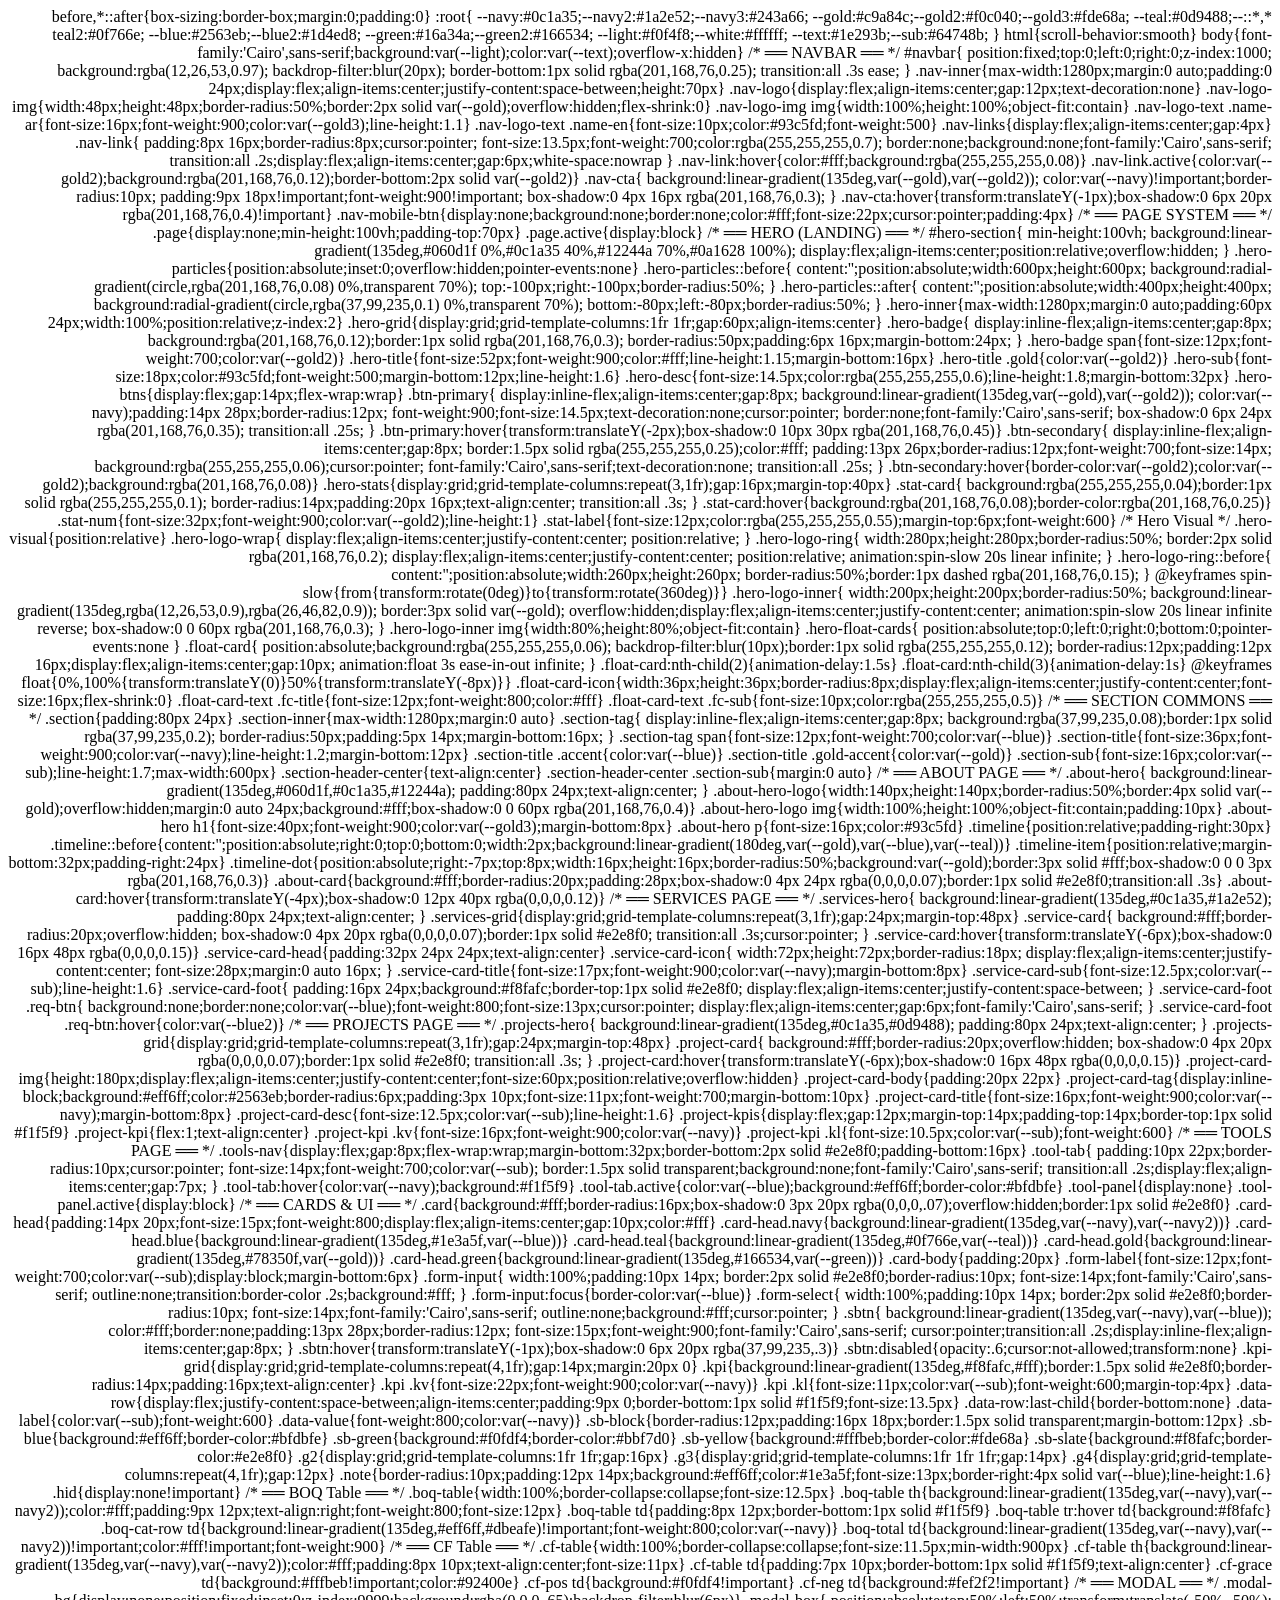
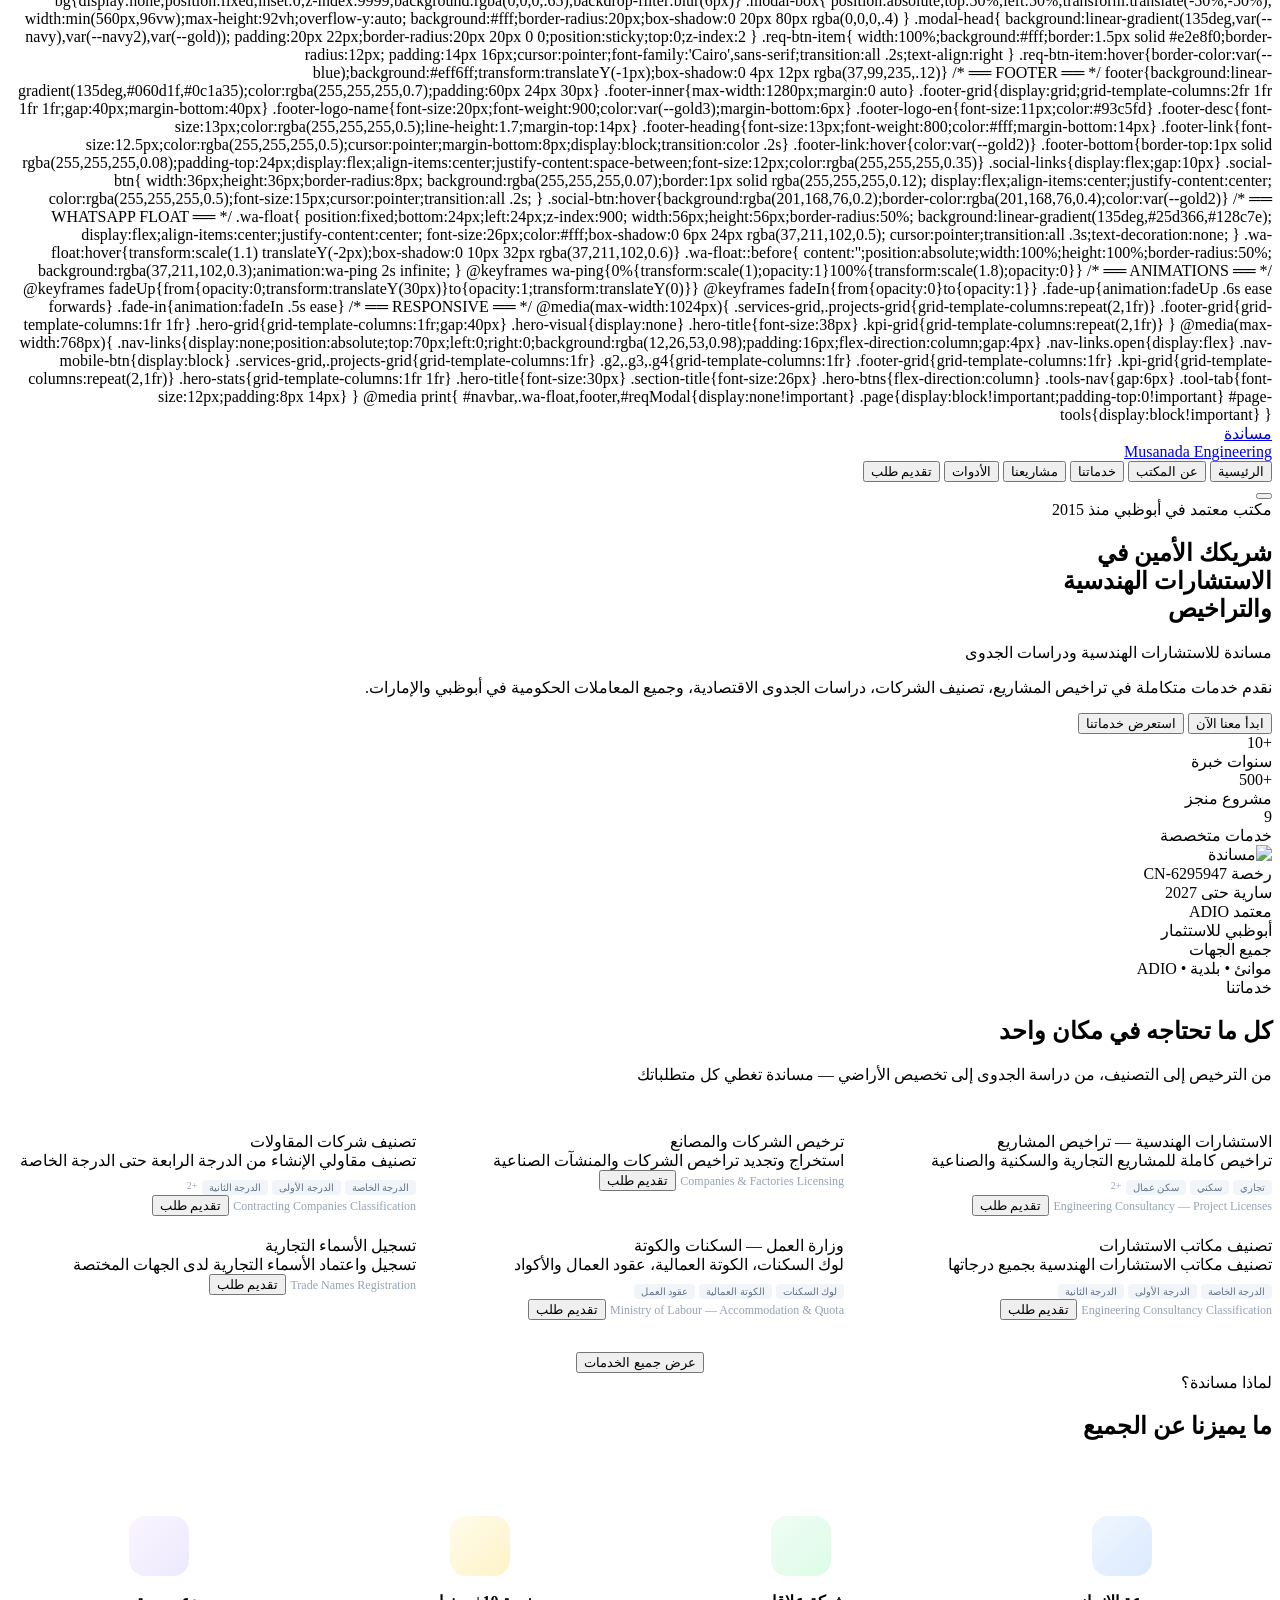
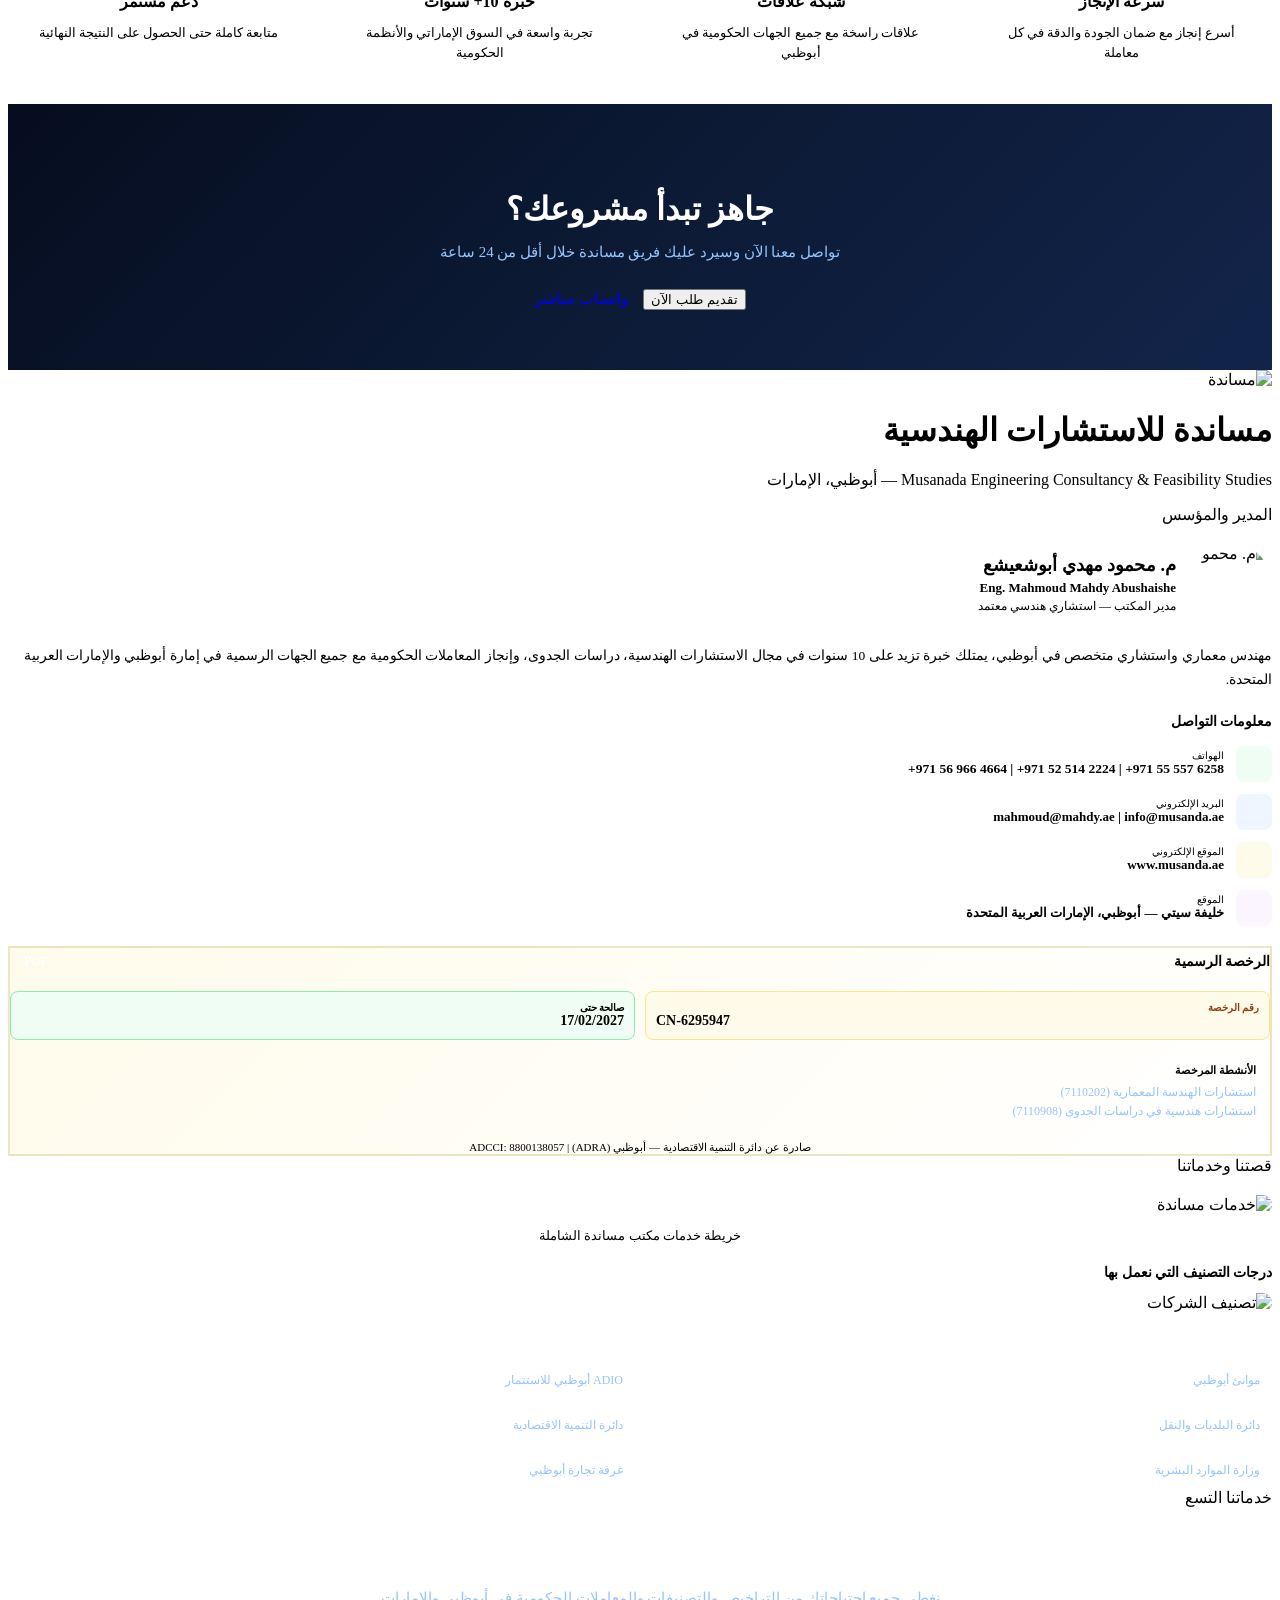
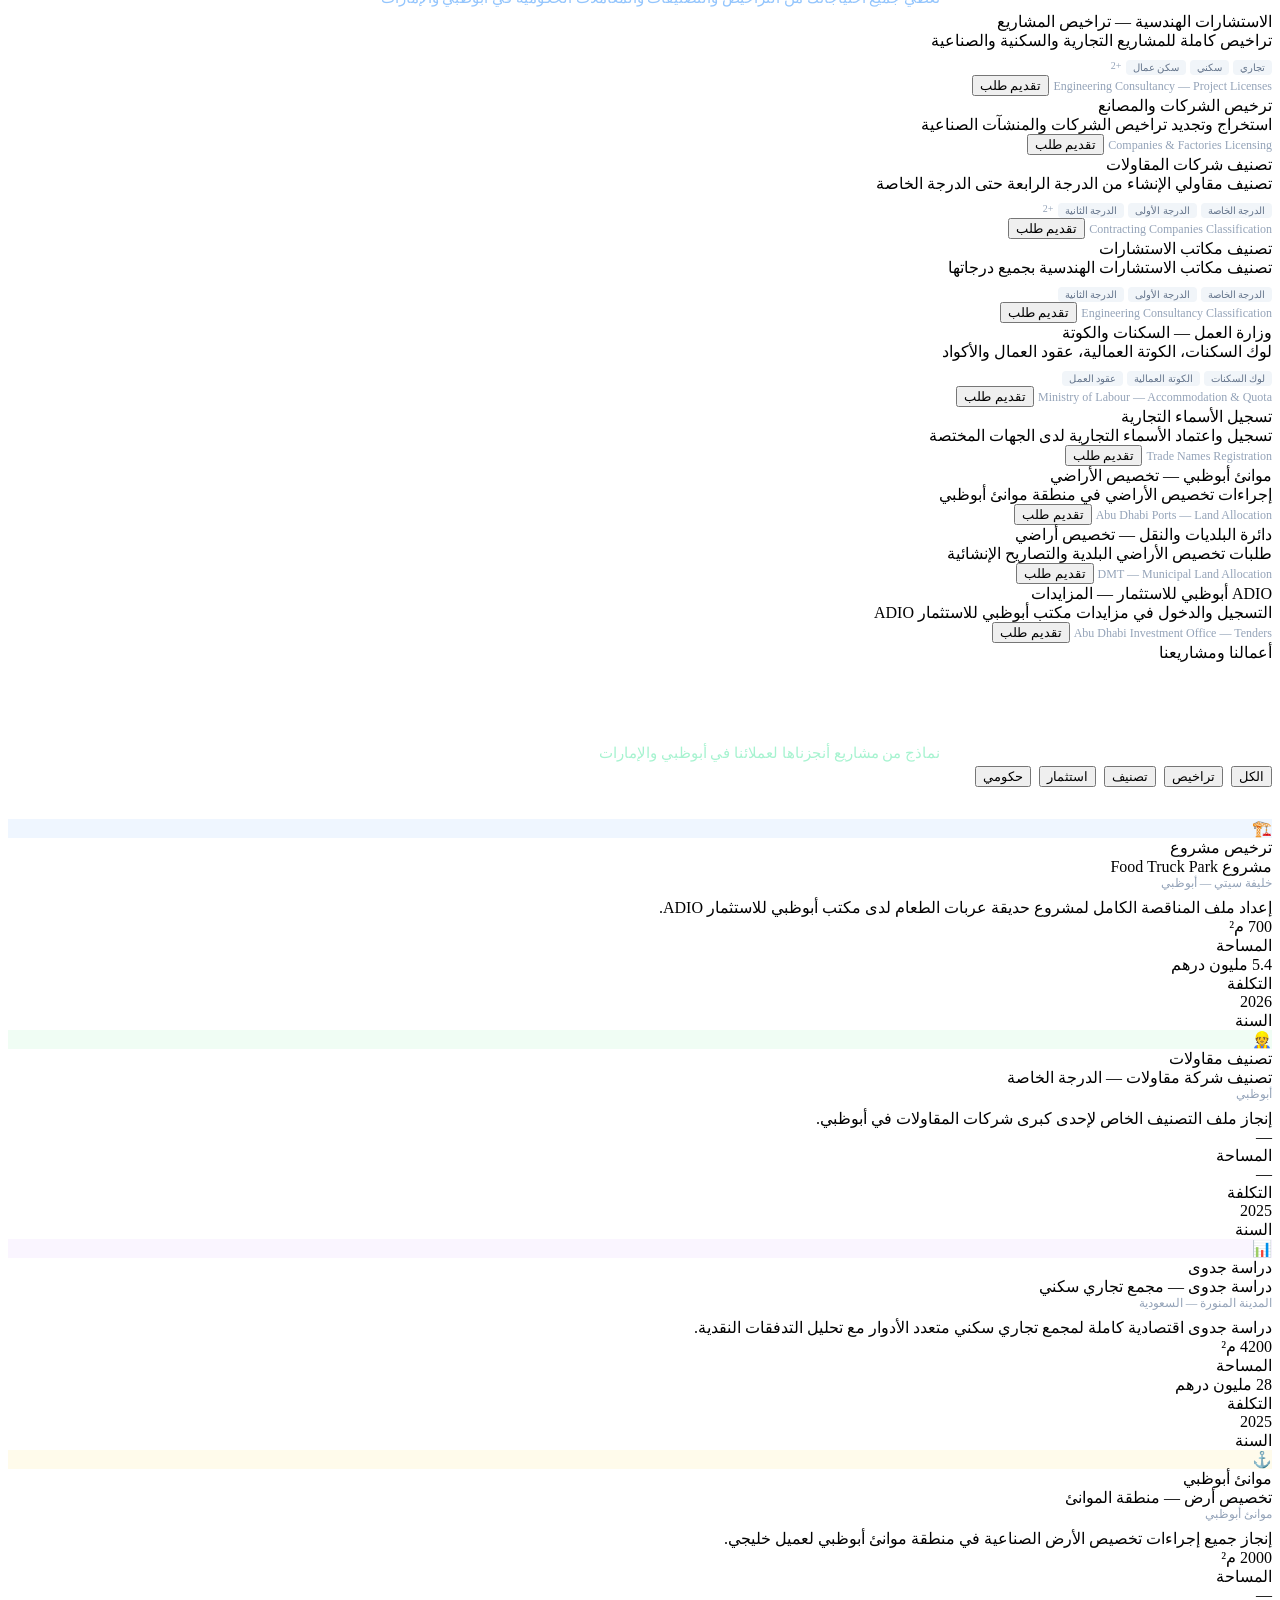
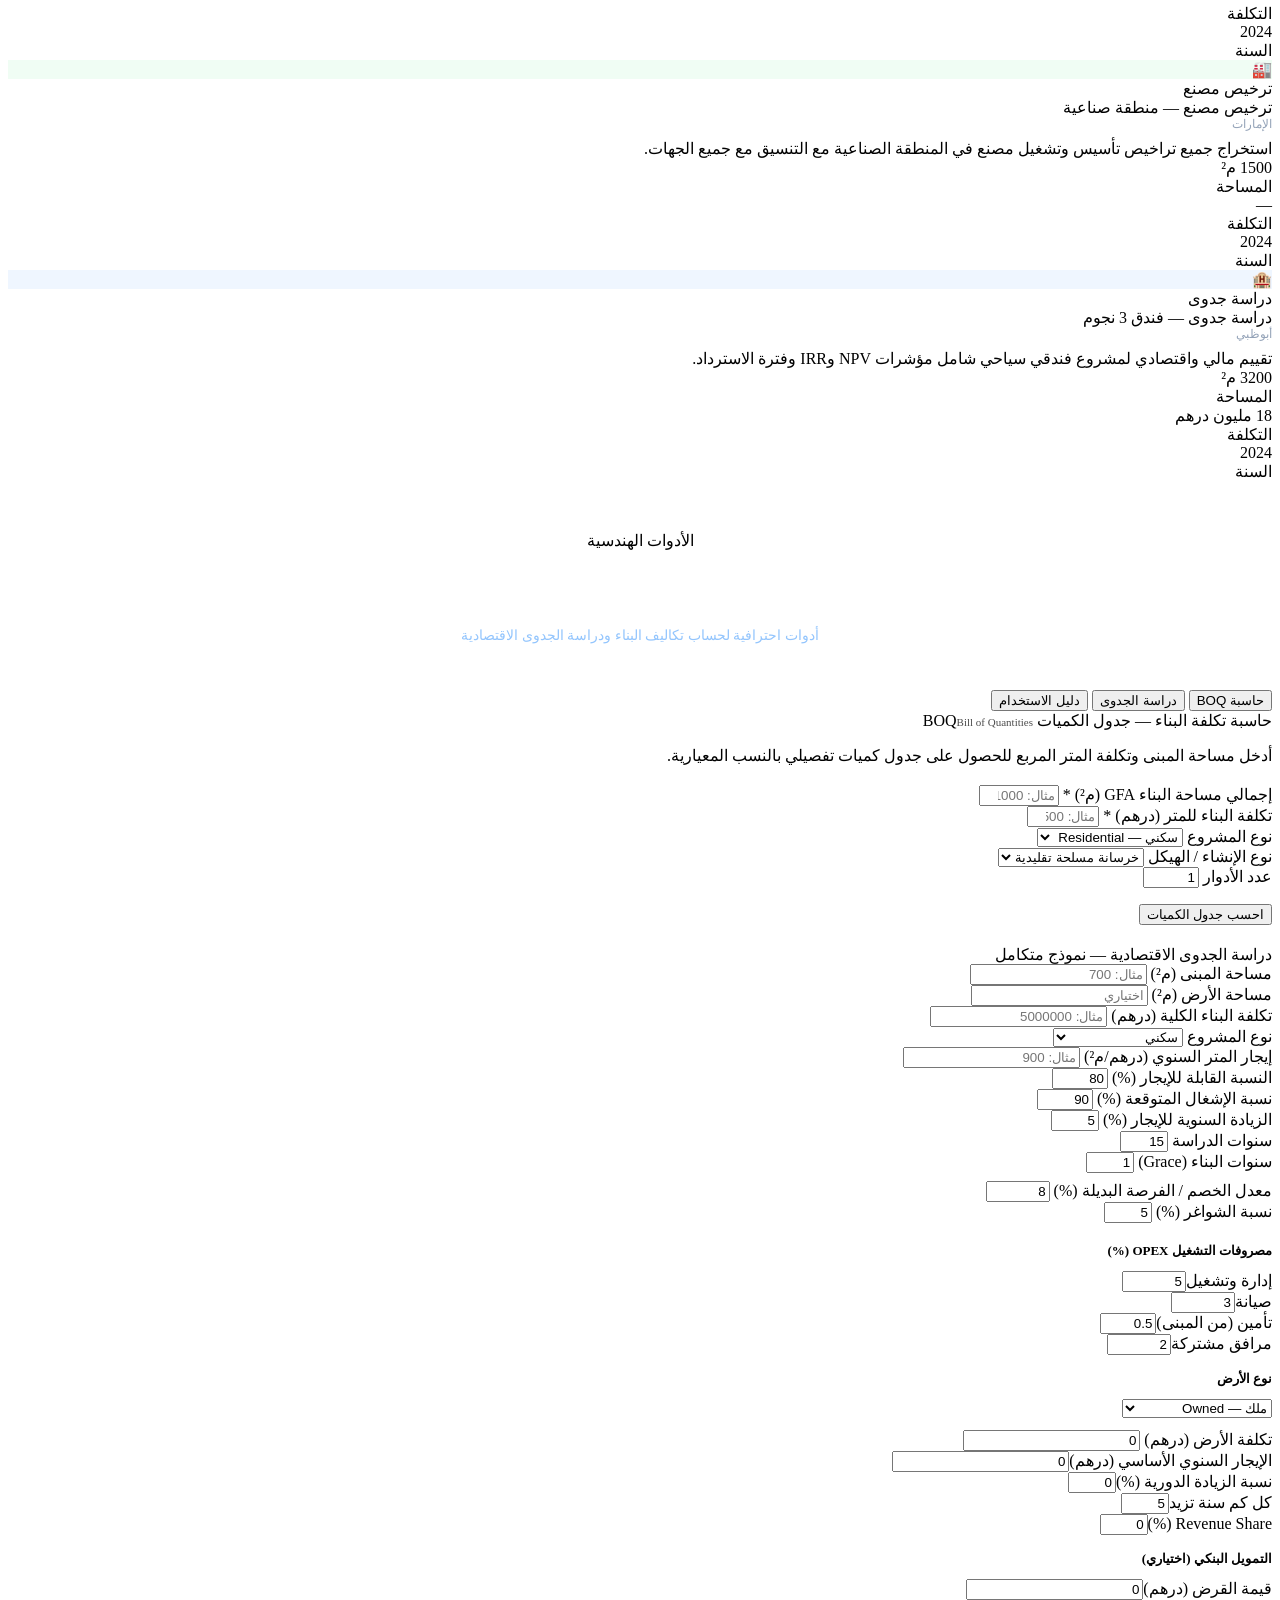
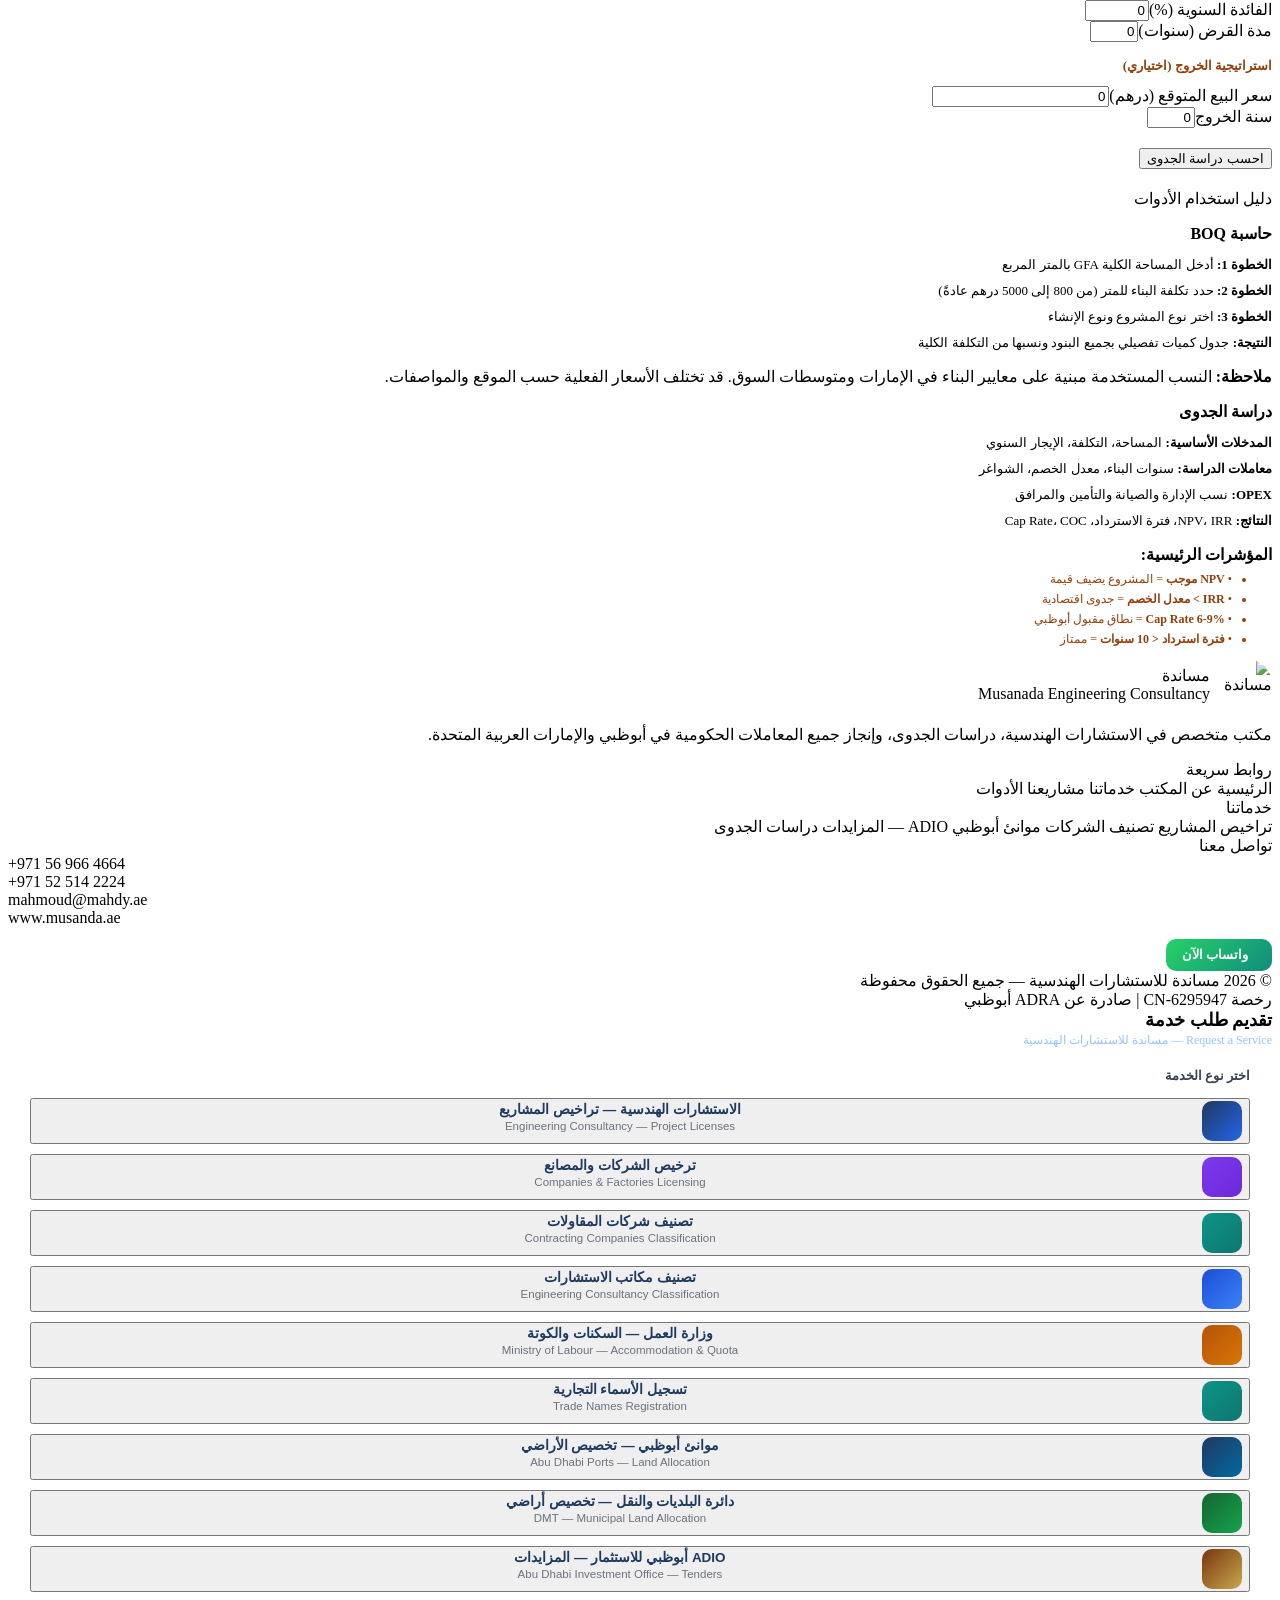
==== frontend/public/index.html @ 1d581090 "feat: Musanada Platform v2.0 - Initial commit" ====
<!DOCTYPE html>
<html lang="ar" dir="rtl">
<head>
<meta charset="UTF-8">
<meta name="viewport" content="width=device-width,initial-scale=1,maximum-scale=1">
<meta name="theme-color" content="#0c1a35">
<meta name="description" content="مساندة للاستشارات الهندسية ودراسات الجدوى — أبوظبي">
<title>مساندة | Musanada Engineering Consultancy</title>
<link rel="icon" type="image/svg+xml" href="/static/favicon.svg">
<link rel="shortcut icon" href="/static/favicon.svg">
<script>
// إلغاء تسجيل أي Service Workers قديمة
if('serviceWorker' in navigator){
  navigator.serviceWorker.getRegistrations().then(regs=>{
    regs.forEach(r=>r.unregister())
  })
  // مسح الـ caches القديمة
  if('caches' in window){
    caches.keys().then(keys=>keys.forEach(k=>caches.delete(k)))
  }
}
</script>
<link href="/static/fonts/cairo.css" rel="stylesheet">
<link href="/static/fa.local.css" rel="stylesheet">
<link href="/static/tailwind.min.css" rel="stylesheet">
<script src="/static/chart.min.js"></script>
<style>
/* Loading screen */
#app-loader{position:fixed;inset:0;z-index:99999;background:#0c1a35;display:flex;flex-direction:column;align-items:center;justify-content:center;transition:opacity .5s}
#app-loader.done{opacity:0;pointer-events:none}
#app-loader .ld-logo{width:80px;height:80px;border-radius:50%;background:linear-gradient(135deg,#c9a84c,#f0c040);display:flex;align-items:center;justify-content:center;font-size:36px;font-weight:900;color:#0c1a35;font-family:Cairo,sans-serif;margin-bottom:20px;animation:pulse 1.5s infinite}
#app-loader .ld-bar{width:200px;height:4px;background:rgba(255,255,255,.15);border-radius:2px;overflow:hidden}
#app-loader .ld-fill{height:100%;background:linear-gradient(90deg,#c9a84c,#f0c040);border-radius:2px;animation:loading 1.8s ease-in-out}
#app-loader p{color:rgba(255,255,255,.7);font-family:Cairo,sans-serif;font-size:14px;margin-top:16px}
@keyframes pulse{0%,100%{transform:scale(1)}50%{transform:scale(1.05)}}
@keyframes loading{0%{width:0%}60%{width:80%}100%{width:100%}}
</style>
*,*::before,*::after{box-sizing:border-box;margin:0;padding:0}
:root{
  --navy:#0c1a35;--navy2:#1a2e52;--navy3:#243a66;
  --gold:#c9a84c;--gold2:#f0c040;--gold3:#fde68a;
  --teal:#0d9488;--teal2:#0f766e;
  --blue:#2563eb;--blue2:#1d4ed8;
  --green:#16a34a;--green2:#166534;
  --light:#f0f4f8;--white:#ffffff;
  --text:#1e293b;--sub:#64748b;
}
html{scroll-behavior:smooth}
body{font-family:'Cairo',sans-serif;background:var(--light);color:var(--text);overflow-x:hidden}

/* ══ NAVBAR ══ */
#navbar{
  position:fixed;top:0;left:0;right:0;z-index:1000;
  background:rgba(12,26,53,0.97);
  backdrop-filter:blur(20px);
  border-bottom:1px solid rgba(201,168,76,0.25);
  transition:all .3s ease;
}
.nav-inner{max-width:1280px;margin:0 auto;padding:0 24px;display:flex;align-items:center;justify-content:space-between;height:70px}
.nav-logo{display:flex;align-items:center;gap:12px;text-decoration:none}
.nav-logo-img{width:48px;height:48px;border-radius:50%;border:2px solid var(--gold);overflow:hidden;flex-shrink:0}
.nav-logo-img img{width:100%;height:100%;object-fit:contain}
.nav-logo-text .name-ar{font-size:16px;font-weight:900;color:var(--gold3);line-height:1.1}
.nav-logo-text .name-en{font-size:10px;color:#93c5fd;font-weight:500}
.nav-links{display:flex;align-items:center;gap:4px}
.nav-link{
  padding:8px 16px;border-radius:8px;cursor:pointer;
  font-size:13.5px;font-weight:700;color:rgba(255,255,255,0.7);
  border:none;background:none;font-family:'Cairo',sans-serif;
  transition:all .2s;display:flex;align-items:center;gap:6px;white-space:nowrap
}
.nav-link:hover{color:#fff;background:rgba(255,255,255,0.08)}
.nav-link.active{color:var(--gold2);background:rgba(201,168,76,0.12);border-bottom:2px solid var(--gold2)}
.nav-cta{
  background:linear-gradient(135deg,var(--gold),var(--gold2));
  color:var(--navy)!important;border-radius:10px;
  padding:9px 18px!important;font-weight:900!important;
  box-shadow:0 4px 16px rgba(201,168,76,0.3);
}
.nav-cta:hover{transform:translateY(-1px);box-shadow:0 6px 20px rgba(201,168,76,0.4)!important}
.nav-mobile-btn{display:none;background:none;border:none;color:#fff;font-size:22px;cursor:pointer;padding:4px}

/* ══ PAGE SYSTEM ══ */
.page{display:none;min-height:100vh;padding-top:70px}
.page.active{display:block}

/* ══ HERO (LANDING) ══ */
#hero-section{
  min-height:100vh;
  background:linear-gradient(135deg,#060d1f 0%,#0c1a35 40%,#12244a 70%,#0a1628 100%);
  display:flex;align-items:center;position:relative;overflow:hidden;
}
.hero-particles{position:absolute;inset:0;overflow:hidden;pointer-events:none}
.hero-particles::before{
  content:'';position:absolute;width:600px;height:600px;
  background:radial-gradient(circle,rgba(201,168,76,0.08) 0%,transparent 70%);
  top:-100px;right:-100px;border-radius:50%;
}
.hero-particles::after{
  content:'';position:absolute;width:400px;height:400px;
  background:radial-gradient(circle,rgba(37,99,235,0.1) 0%,transparent 70%);
  bottom:-80px;left:-80px;border-radius:50%;
}
.hero-inner{max-width:1280px;margin:0 auto;padding:60px 24px;width:100%;position:relative;z-index:2}
.hero-grid{display:grid;grid-template-columns:1fr 1fr;gap:60px;align-items:center}
.hero-badge{
  display:inline-flex;align-items:center;gap:8px;
  background:rgba(201,168,76,0.12);border:1px solid rgba(201,168,76,0.3);
  border-radius:50px;padding:6px 16px;margin-bottom:24px;
}
.hero-badge span{font-size:12px;font-weight:700;color:var(--gold2)}
.hero-title{font-size:52px;font-weight:900;color:#fff;line-height:1.15;margin-bottom:16px}
.hero-title .gold{color:var(--gold2)}
.hero-sub{font-size:18px;color:#93c5fd;font-weight:500;margin-bottom:12px;line-height:1.6}
.hero-desc{font-size:14.5px;color:rgba(255,255,255,0.6);line-height:1.8;margin-bottom:32px}
.hero-btns{display:flex;gap:14px;flex-wrap:wrap}
.btn-primary{
  display:inline-flex;align-items:center;gap:8px;
  background:linear-gradient(135deg,var(--gold),var(--gold2));
  color:var(--navy);padding:14px 28px;border-radius:12px;
  font-weight:900;font-size:14.5px;text-decoration:none;cursor:pointer;
  border:none;font-family:'Cairo',sans-serif;
  box-shadow:0 6px 24px rgba(201,168,76,0.35);
  transition:all .25s;
}
.btn-primary:hover{transform:translateY(-2px);box-shadow:0 10px 30px rgba(201,168,76,0.45)}
.btn-secondary{
  display:inline-flex;align-items:center;gap:8px;
  border:1.5px solid rgba(255,255,255,0.25);color:#fff;
  padding:13px 26px;border-radius:12px;font-weight:700;font-size:14px;
  background:rgba(255,255,255,0.06);cursor:pointer;
  font-family:'Cairo',sans-serif;text-decoration:none;
  transition:all .25s;
}
.btn-secondary:hover{border-color:var(--gold2);color:var(--gold2);background:rgba(201,168,76,0.08)}
.hero-stats{display:grid;grid-template-columns:repeat(3,1fr);gap:16px;margin-top:40px}
.stat-card{
  background:rgba(255,255,255,0.04);border:1px solid rgba(255,255,255,0.1);
  border-radius:14px;padding:20px 16px;text-align:center;
  transition:all .3s;
}
.stat-card:hover{background:rgba(201,168,76,0.08);border-color:rgba(201,168,76,0.25)}
.stat-num{font-size:32px;font-weight:900;color:var(--gold2);line-height:1}
.stat-label{font-size:12px;color:rgba(255,255,255,0.55);margin-top:6px;font-weight:600}
/* Hero Visual */
.hero-visual{position:relative}
.hero-logo-wrap{
  display:flex;align-items:center;justify-content:center;
  position:relative;
}
.hero-logo-ring{
  width:280px;height:280px;border-radius:50%;
  border:2px solid rgba(201,168,76,0.2);
  display:flex;align-items:center;justify-content:center;
  position:relative;
  animation:spin-slow 20s linear infinite;
}
.hero-logo-ring::before{
  content:'';position:absolute;width:260px;height:260px;
  border-radius:50%;border:1px dashed rgba(201,168,76,0.15);
}
@keyframes spin-slow{from{transform:rotate(0deg)}to{transform:rotate(360deg)}}
.hero-logo-inner{
  width:200px;height:200px;border-radius:50%;
  background:linear-gradient(135deg,rgba(12,26,53,0.9),rgba(26,46,82,0.9));
  border:3px solid var(--gold);
  overflow:hidden;display:flex;align-items:center;justify-content:center;
  animation:spin-slow 20s linear infinite reverse;
  box-shadow:0 0 60px rgba(201,168,76,0.3);
}
.hero-logo-inner img{width:80%;height:80%;object-fit:contain}
.hero-float-cards{
  position:absolute;top:0;left:0;right:0;bottom:0;pointer-events:none
}
.float-card{
  position:absolute;background:rgba(255,255,255,0.06);
  backdrop-filter:blur(10px);border:1px solid rgba(255,255,255,0.12);
  border-radius:12px;padding:12px 16px;display:flex;align-items:center;gap:10px;
  animation:float 3s ease-in-out infinite;
}
.float-card:nth-child(2){animation-delay:1.5s}
.float-card:nth-child(3){animation-delay:1s}
@keyframes float{0%,100%{transform:translateY(0)}50%{transform:translateY(-8px)}}
.float-card-icon{width:36px;height:36px;border-radius:8px;display:flex;align-items:center;justify-content:center;font-size:16px;flex-shrink:0}
.float-card-text .fc-title{font-size:12px;font-weight:800;color:#fff}
.float-card-text .fc-sub{font-size:10px;color:rgba(255,255,255,0.5)}

/* ══ SECTION COMMONS ══ */
.section{padding:80px 24px}
.section-inner{max-width:1280px;margin:0 auto}
.section-tag{
  display:inline-flex;align-items:center;gap:8px;
  background:rgba(37,99,235,0.08);border:1px solid rgba(37,99,235,0.2);
  border-radius:50px;padding:5px 14px;margin-bottom:16px;
}
.section-tag span{font-size:12px;font-weight:700;color:var(--blue)}
.section-title{font-size:36px;font-weight:900;color:var(--navy);line-height:1.2;margin-bottom:12px}
.section-title .accent{color:var(--blue)}
.section-title .gold-accent{color:var(--gold)}
.section-sub{font-size:16px;color:var(--sub);line-height:1.7;max-width:600px}
.section-header-center{text-align:center}
.section-header-center .section-sub{margin:0 auto}

/* ══ ABOUT PAGE ══ */
.about-hero{
  background:linear-gradient(135deg,#060d1f,#0c1a35,#12244a);
  padding:80px 24px;text-align:center;
}
.about-hero-logo{width:140px;height:140px;border-radius:50%;border:4px solid var(--gold);overflow:hidden;margin:0 auto 24px;background:#fff;box-shadow:0 0 60px rgba(201,168,76,0.4)}
.about-hero-logo img{width:100%;height:100%;object-fit:contain;padding:10px}
.about-hero h1{font-size:40px;font-weight:900;color:var(--gold3);margin-bottom:8px}
.about-hero p{font-size:16px;color:#93c5fd}
.timeline{position:relative;padding-right:30px}
.timeline::before{content:'';position:absolute;right:0;top:0;bottom:0;width:2px;background:linear-gradient(180deg,var(--gold),var(--blue),var(--teal))}
.timeline-item{position:relative;margin-bottom:32px;padding-right:24px}
.timeline-dot{position:absolute;right:-7px;top:8px;width:16px;height:16px;border-radius:50%;background:var(--gold);border:3px solid #fff;box-shadow:0 0 0 3px rgba(201,168,76,0.3)}
.about-card{background:#fff;border-radius:20px;padding:28px;box-shadow:0 4px 24px rgba(0,0,0,0.07);border:1px solid #e2e8f0;transition:all .3s}
.about-card:hover{transform:translateY(-4px);box-shadow:0 12px 40px rgba(0,0,0,0.12)}

/* ══ SERVICES PAGE ══ */
.services-hero{
  background:linear-gradient(135deg,#0c1a35,#1a2e52);
  padding:80px 24px;text-align:center;
}
.services-grid{display:grid;grid-template-columns:repeat(3,1fr);gap:24px;margin-top:48px}
.service-card{
  background:#fff;border-radius:20px;overflow:hidden;
  box-shadow:0 4px 20px rgba(0,0,0,0.07);border:1px solid #e2e8f0;
  transition:all .3s;cursor:pointer;
}
.service-card:hover{transform:translateY(-6px);box-shadow:0 16px 48px rgba(0,0,0,0.15)}
.service-card-head{padding:32px 24px 24px;text-align:center}
.service-card-icon{
  width:72px;height:72px;border-radius:18px;
  display:flex;align-items:center;justify-content:center;
  font-size:28px;margin:0 auto 16px;
}
.service-card-title{font-size:17px;font-weight:900;color:var(--navy);margin-bottom:8px}
.service-card-sub{font-size:12.5px;color:var(--sub);line-height:1.6}
.service-card-foot{
  padding:16px 24px;background:#f8fafc;border-top:1px solid #e2e8f0;
  display:flex;align-items:center;justify-content:space-between;
}
.service-card-foot .req-btn{
  background:none;border:none;color:var(--blue);font-weight:800;font-size:13px;cursor:pointer;
  display:flex;align-items:center;gap:6px;font-family:'Cairo',sans-serif;
}
.service-card-foot .req-btn:hover{color:var(--blue2)}

/* ══ PROJECTS PAGE ══ */
.projects-hero{
  background:linear-gradient(135deg,#0c1a35,#0d9488);
  padding:80px 24px;text-align:center;
}
.projects-grid{display:grid;grid-template-columns:repeat(3,1fr);gap:24px;margin-top:48px}
.project-card{
  background:#fff;border-radius:20px;overflow:hidden;
  box-shadow:0 4px 20px rgba(0,0,0,0.07);border:1px solid #e2e8f0;
  transition:all .3s;
}
.project-card:hover{transform:translateY(-6px);box-shadow:0 16px 48px rgba(0,0,0,0.15)}
.project-card-img{height:180px;display:flex;align-items:center;justify-content:center;font-size:60px;position:relative;overflow:hidden}
.project-card-body{padding:20px 22px}
.project-card-tag{display:inline-block;background:#eff6ff;color:#2563eb;border-radius:6px;padding:3px 10px;font-size:11px;font-weight:700;margin-bottom:10px}
.project-card-title{font-size:16px;font-weight:900;color:var(--navy);margin-bottom:8px}
.project-card-desc{font-size:12.5px;color:var(--sub);line-height:1.6}
.project-kpis{display:flex;gap:12px;margin-top:14px;padding-top:14px;border-top:1px solid #f1f5f9}
.project-kpi{flex:1;text-align:center}
.project-kpi .kv{font-size:16px;font-weight:900;color:var(--navy)}
.project-kpi .kl{font-size:10.5px;color:var(--sub);font-weight:600}

/* ══ TOOLS PAGE ══ */
.tools-nav{display:flex;gap:8px;flex-wrap:wrap;margin-bottom:32px;border-bottom:2px solid #e2e8f0;padding-bottom:16px}
.tool-tab{
  padding:10px 22px;border-radius:10px;cursor:pointer;
  font-size:14px;font-weight:700;color:var(--sub);
  border:1.5px solid transparent;background:none;font-family:'Cairo',sans-serif;
  transition:all .2s;display:flex;align-items:center;gap:7px;
}
.tool-tab:hover{color:var(--navy);background:#f1f5f9}
.tool-tab.active{color:var(--blue);background:#eff6ff;border-color:#bfdbfe}
.tool-panel{display:none}
.tool-panel.active{display:block}

/* ══ CARDS & UI ══ */
.card{background:#fff;border-radius:16px;box-shadow:0 3px 20px rgba(0,0,0,.07);overflow:hidden;border:1px solid #e2e8f0}
.card-head{padding:14px 20px;font-size:15px;font-weight:800;display:flex;align-items:center;gap:10px;color:#fff}
.card-head.navy{background:linear-gradient(135deg,var(--navy),var(--navy2))}
.card-head.blue{background:linear-gradient(135deg,#1e3a5f,var(--blue))}
.card-head.teal{background:linear-gradient(135deg,#0f766e,var(--teal))}
.card-head.gold{background:linear-gradient(135deg,#78350f,var(--gold))}
.card-head.green{background:linear-gradient(135deg,#166534,var(--green))}
.card-body{padding:20px}
.form-label{font-size:12px;font-weight:700;color:var(--sub);display:block;margin-bottom:6px}
.form-input{
  width:100%;padding:10px 14px;
  border:2px solid #e2e8f0;border-radius:10px;
  font-size:14px;font-family:'Cairo',sans-serif;
  outline:none;transition:border-color .2s;background:#fff;
}
.form-input:focus{border-color:var(--blue)}
.form-select{
  width:100%;padding:10px 14px;
  border:2px solid #e2e8f0;border-radius:10px;
  font-size:14px;font-family:'Cairo',sans-serif;
  outline:none;background:#fff;cursor:pointer;
}
.sbtn{
  background:linear-gradient(135deg,var(--navy),var(--blue));
  color:#fff;border:none;padding:13px 28px;border-radius:12px;
  font-size:15px;font-weight:900;font-family:'Cairo',sans-serif;
  cursor:pointer;transition:all .2s;display:inline-flex;align-items:center;gap:8px;
}
.sbtn:hover{transform:translateY(-1px);box-shadow:0 6px 20px rgba(37,99,235,.3)}
.sbtn:disabled{opacity:.6;cursor:not-allowed;transform:none}
.kpi-grid{display:grid;grid-template-columns:repeat(4,1fr);gap:14px;margin:20px 0}
.kpi{background:linear-gradient(135deg,#f8fafc,#fff);border:1.5px solid #e2e8f0;border-radius:14px;padding:16px;text-align:center}
.kpi .kv{font-size:22px;font-weight:900;color:var(--navy)}
.kpi .kl{font-size:11px;color:var(--sub);font-weight:600;margin-top:4px}
.data-row{display:flex;justify-content:space-between;align-items:center;padding:9px 0;border-bottom:1px solid #f1f5f9;font-size:13.5px}
.data-row:last-child{border-bottom:none}
.data-label{color:var(--sub);font-weight:600}
.data-value{font-weight:800;color:var(--navy)}
.sb-block{border-radius:12px;padding:16px 18px;border:1.5px solid transparent;margin-bottom:12px}
.sb-blue{background:#eff6ff;border-color:#bfdbfe}
.sb-green{background:#f0fdf4;border-color:#bbf7d0}
.sb-yellow{background:#fffbeb;border-color:#fde68a}
.sb-slate{background:#f8fafc;border-color:#e2e8f0}
.g2{display:grid;grid-template-columns:1fr 1fr;gap:16px}
.g3{display:grid;grid-template-columns:1fr 1fr 1fr;gap:14px}
.g4{display:grid;grid-template-columns:repeat(4,1fr);gap:12px}
.note{border-radius:10px;padding:12px 14px;background:#eff6ff;color:#1e3a5f;font-size:13px;border-right:4px solid var(--blue);line-height:1.6}
.hid{display:none!important}

/* ══ BOQ Table ══ */
.boq-table{width:100%;border-collapse:collapse;font-size:12.5px}
.boq-table th{background:linear-gradient(135deg,var(--navy),var(--navy2));color:#fff;padding:9px 12px;text-align:right;font-weight:800;font-size:12px}
.boq-table td{padding:8px 12px;border-bottom:1px solid #f1f5f9}
.boq-table tr:hover td{background:#f8fafc}
.boq-cat-row td{background:linear-gradient(135deg,#eff6ff,#dbeafe)!important;font-weight:800;color:var(--navy)}
.boq-total td{background:linear-gradient(135deg,var(--navy),var(--navy2))!important;color:#fff!important;font-weight:900}

/* ══ CF Table ══ */
.cf-table{width:100%;border-collapse:collapse;font-size:11.5px;min-width:900px}
.cf-table th{background:linear-gradient(135deg,var(--navy),var(--navy2));color:#fff;padding:8px 10px;text-align:center;font-size:11px}
.cf-table td{padding:7px 10px;border-bottom:1px solid #f1f5f9;text-align:center}
.cf-grace td{background:#fffbeb!important;color:#92400e}
.cf-pos td{background:#f0fdf4!important}
.cf-neg td{background:#fef2f2!important}

/* ══ MODAL ══ */
.modal-bg{display:none;position:fixed;inset:0;z-index:9999;background:rgba(0,0,0,.65);backdrop-filter:blur(6px)}
.modal-box{
  position:absolute;top:50%;left:50%;transform:translate(-50%,-50%);
  width:min(560px,96vw);max-height:92vh;overflow-y:auto;
  background:#fff;border-radius:20px;box-shadow:0 20px 80px rgba(0,0,0,.4)
}
.modal-head{
  background:linear-gradient(135deg,var(--navy),var(--navy2),var(--gold));
  padding:20px 22px;border-radius:20px 20px 0 0;position:sticky;top:0;z-index:2
}
.req-btn-item{
  width:100%;background:#fff;border:1.5px solid #e2e8f0;border-radius:12px;
  padding:14px 16px;cursor:pointer;font-family:'Cairo',sans-serif;transition:all .2s;text-align:right
}
.req-btn-item:hover{border-color:var(--blue);background:#eff6ff;transform:translateY(-1px);box-shadow:0 4px 12px rgba(37,99,235,.12)}

/* ══ FOOTER ══ */
footer{background:linear-gradient(135deg,#060d1f,#0c1a35);color:rgba(255,255,255,0.7);padding:60px 24px 30px}
.footer-inner{max-width:1280px;margin:0 auto}
.footer-grid{display:grid;grid-template-columns:2fr 1fr 1fr 1fr;gap:40px;margin-bottom:40px}
.footer-logo-name{font-size:20px;font-weight:900;color:var(--gold3);margin-bottom:6px}
.footer-logo-en{font-size:11px;color:#93c5fd}
.footer-desc{font-size:13px;color:rgba(255,255,255,0.5);line-height:1.7;margin-top:14px}
.footer-heading{font-size:13px;font-weight:800;color:#fff;margin-bottom:14px}
.footer-link{font-size:12.5px;color:rgba(255,255,255,0.5);cursor:pointer;margin-bottom:8px;display:block;transition:color .2s}
.footer-link:hover{color:var(--gold2)}
.footer-bottom{border-top:1px solid rgba(255,255,255,0.08);padding-top:24px;display:flex;align-items:center;justify-content:space-between;font-size:12px;color:rgba(255,255,255,0.35)}
.social-links{display:flex;gap:10px}
.social-btn{
  width:36px;height:36px;border-radius:8px;
  background:rgba(255,255,255,0.07);border:1px solid rgba(255,255,255,0.12);
  display:flex;align-items:center;justify-content:center;
  color:rgba(255,255,255,0.5);font-size:15px;cursor:pointer;transition:all .2s;
}
.social-btn:hover{background:rgba(201,168,76,0.2);border-color:rgba(201,168,76,0.4);color:var(--gold2)}

/* ══ WHATSAPP FLOAT ══ */
.wa-float{
  position:fixed;bottom:24px;left:24px;z-index:900;
  width:56px;height:56px;border-radius:50%;
  background:linear-gradient(135deg,#25d366,#128c7e);
  display:flex;align-items:center;justify-content:center;
  font-size:26px;color:#fff;box-shadow:0 6px 24px rgba(37,211,102,0.5);
  cursor:pointer;transition:all .3s;text-decoration:none;
}
.wa-float:hover{transform:scale(1.1) translateY(-2px);box-shadow:0 10px 32px rgba(37,211,102,0.6)}
.wa-float::before{
  content:'';position:absolute;width:100%;height:100%;border-radius:50%;
  background:rgba(37,211,102,0.3);animation:wa-ping 2s infinite;
}
@keyframes wa-ping{0%{transform:scale(1);opacity:1}100%{transform:scale(1.8);opacity:0}}

/* ══ ANIMATIONS ══ */
@keyframes fadeUp{from{opacity:0;transform:translateY(30px)}to{opacity:1;transform:translateY(0)}}
@keyframes fadeIn{from{opacity:0}to{opacity:1}}
.fade-up{animation:fadeUp .6s ease forwards}
.fade-in{animation:fadeIn .5s ease}

/* ══ RESPONSIVE ══ */
@media(max-width:1024px){
  .services-grid,.projects-grid{grid-template-columns:repeat(2,1fr)}
  .footer-grid{grid-template-columns:1fr 1fr}
  .hero-grid{grid-template-columns:1fr;gap:40px}
  .hero-visual{display:none}
  .hero-title{font-size:38px}
  .kpi-grid{grid-template-columns:repeat(2,1fr)}
}
@media(max-width:768px){
  .nav-links{display:none;position:absolute;top:70px;left:0;right:0;background:rgba(12,26,53,0.98);padding:16px;flex-direction:column;gap:4px}
  .nav-links.open{display:flex}
  .nav-mobile-btn{display:block}
  .services-grid,.projects-grid{grid-template-columns:1fr}
  .g2,.g3,.g4{grid-template-columns:1fr}
  .footer-grid{grid-template-columns:1fr}
  .kpi-grid{grid-template-columns:repeat(2,1fr)}
  .hero-stats{grid-template-columns:1fr 1fr}
  .hero-title{font-size:30px}
  .section-title{font-size:26px}
  .hero-btns{flex-direction:column}
  .tools-nav{gap:6px}
  .tool-tab{font-size:12px;padding:8px 14px}
}
@media print{
  #navbar,.wa-float,footer,#reqModal{display:none!important}
  .page{display:block!important;padding-top:0!important}
  #page-tools{display:block!important}
}
</style>
</head>
<body>

<!-- Loading Screen -->
<div id="app-loader">
  <div class="ld-logo">م</div>
  <div class="ld-bar"><div class="ld-fill"></div></div>
  <p>مساندة للاستشارات الهندسية</p>
</div>

<!-- ══════════════════ NAVBAR ══════════════════ -->
<nav id="navbar">
  <div class="nav-inner">
    <a class="nav-logo" onclick="goPage('home')" href="#">
      <div class="nav-logo-img">
        <img src="/static/imgs/logo.png" alt="مساندة" onerror="this.parentElement.innerHTML='<i class=&quot;fas fa-building&quot; style=&quot;color:#c9a84c;font-size:22px;display:flex;align-items:center;justify-content:center;width:100%;height:100%&quot;></i>'">
      </div>
      <div class="nav-logo-text">
        <div class="name-ar">مساندة</div>
        <div class="name-en">Musanada Engineering</div>
      </div>
    </a>

    <div class="nav-links" id="navLinks">
      <button class="nav-link active" onclick="goPage('home')"><i class="fas fa-home"></i>الرئيسية</button>
      <button class="nav-link" onclick="goPage('about')"><i class="fas fa-building"></i>عن المكتب</button>
      <button class="nav-link" onclick="goPage('services')"><i class="fas fa-cogs"></i>خدماتنا</button>
      <button class="nav-link" onclick="goPage('projects')"><i class="fas fa-project-diagram"></i>مشاريعنا</button>
      <button class="nav-link" onclick="goPage('tools')"><i class="fas fa-calculator"></i>الأدوات</button>
      <button class="nav-link nav-cta" onclick="openReqModal()"><i class="fas fa-paper-plane"></i>تقديم طلب</button>
    </div>
    <button class="nav-mobile-btn" onclick="toggleNav()" id="mobileBtn"><i class="fas fa-bars"></i></button>
  </div>
</nav>

<!-- ══════════════════ PAGE: HOME ══════════════════ -->
<div class="page active" id="page-home">

  <!-- HERO -->
  <section id="hero-section">
    <div class="hero-particles"></div>
    <div class="hero-inner">
      <div class="hero-grid">
        <!-- Left: Text -->
        <div>
          <div class="hero-badge fade-up">
            <i class="fas fa-star" style="color:var(--gold2);font-size:12px"></i>
            <span>مكتب معتمد في أبوظبي منذ 2015</span>
          </div>
          <h1 class="hero-title fade-up">
            شريكك الأمين في<br>
            <span class="gold">الاستشارات الهندسية</span><br>
            والتراخيص
          </h1>
          <p class="hero-sub fade-up">مساندة للاستشارات الهندسية ودراسات الجدوى</p>
          <p class="hero-desc fade-up">
            نقدم خدمات متكاملة في تراخيص المشاريع، تصنيف الشركات، دراسات الجدوى الاقتصادية، وجميع المعاملات الحكومية في أبوظبي والإمارات.
          </p>
          <div class="hero-btns">
            <button class="btn-primary" onclick="openReqModal()"><i class="fas fa-paper-plane"></i>ابدأ معنا الآن</button>
            <button class="btn-secondary" onclick="goPage('services')"><i class="fas fa-list"></i>استعرض خدماتنا</button>
          </div>

          <!-- Stats -->
          <div class="hero-stats fade-up" style="animation-delay:.3s">
            <div class="stat-card">
              <div class="stat-num">+10</div>
              <div class="stat-label">سنوات خبرة</div>
            </div>
            <div class="stat-card">
              <div class="stat-num">+500</div>
              <div class="stat-label">مشروع منجز</div>
            </div>
            <div class="stat-card">
              <div class="stat-num">9</div>
              <div class="stat-label">خدمات متخصصة</div>
            </div>
          </div>
        </div>

        <!-- Right: Visual -->
        <div class="hero-visual">
          <div class="hero-logo-wrap">
            <div class="hero-logo-ring">
              <div class="hero-logo-inner">
                <img src="/static/imgs/logo.png" alt="مساندة">
              </div>
            </div>
            <!-- Float Cards -->
            <div class="hero-float-cards">
              <div class="float-card" style="top:10%;right:-40px">
                <div class="float-card-icon" style="background:rgba(201,168,76,0.2)"><i class="fas fa-certificate" style="color:var(--gold2)"></i></div>
                <div class="float-card-text"><div class="fc-title">رخصة CN-6295947</div><div class="fc-sub">سارية حتى 2027</div></div>
              </div>
              <div class="float-card" style="bottom:15%;left:-30px">
                <div class="float-card-icon" style="background:rgba(37,99,235,0.2)"><i class="fas fa-trophy" style="color:#60a5fa"></i></div>
                <div class="float-card-text"><div class="fc-title">معتمد ADIO</div><div class="fc-sub">أبوظبي للاستثمار</div></div>
              </div>
              <div class="float-card" style="top:65%;right:-50px">
                <div class="float-card-icon" style="background:rgba(13,148,136,0.2)"><i class="fas fa-check-double" style="color:#34d399"></i></div>
                <div class="float-card-text"><div class="fc-title">جميع الجهات</div><div class="fc-sub">موانئ • بلدية • ADIO</div></div>
              </div>
            </div>
          </div>
        </div>
      </div>
    </div>
  </section>

  <!-- SERVICES PREVIEW -->
  <section class="section" style="background:#fff">
    <div class="section-inner">
      <div class="section-header-center" style="margin-bottom:48px">
        <div class="section-tag"><i class="fas fa-cogs" style="color:var(--blue);font-size:11px"></i><span>خدماتنا</span></div>
        <h2 class="section-title">كل ما تحتاجه في <span class="accent">مكان واحد</span></h2>
        <p class="section-sub">من الترخيص إلى التصنيف، من دراسة الجدوى إلى تخصيص الأراضي — مساندة تغطي كل متطلباتك</p>
      </div>
      <div style="display:grid;grid-template-columns:repeat(3,1fr);gap:20px" id="homeServGrid">
        <!-- Filled by JS -->
      </div>
      <div style="text-align:center;margin-top:32px">
        <button class="btn-primary" onclick="goPage('services')" style="margin:0 auto"><i class="fas fa-arrow-left"></i>عرض جميع الخدمات</button>
      </div>
    </div>
  </section>

  <!-- WHY US -->
  <section class="section" style="background:var(--light)">
    <div class="section-inner">
      <div class="section-header-center" style="margin-bottom:48px">
        <div class="section-tag"><i class="fas fa-star" style="color:var(--gold);font-size:11px"></i><span>لماذا مساندة؟</span></div>
        <h2 class="section-title">ما يميزنا عن <span class="gold-accent">الجميع</span></h2>
      </div>
      <div style="display:grid;grid-template-columns:repeat(4,1fr);gap:20px">
        <div class="about-card" style="text-align:center;padding:28px 20px">
          <div style="width:60px;height:60px;border-radius:16px;background:linear-gradient(135deg,#eff6ff,#dbeafe);display:flex;align-items:center;justify-content:center;margin:0 auto 16px;font-size:24px;color:var(--blue)"><i class="fas fa-bolt"></i></div>
          <h3 style="font-size:16px;font-weight:900;color:var(--navy);margin-bottom:8px">سرعة الإنجاز</h3>
          <p style="font-size:12.5px;color:var(--sub);line-height:1.6">أسرع إنجاز مع ضمان الجودة والدقة في كل معاملة</p>
        </div>
        <div class="about-card" style="text-align:center;padding:28px 20px">
          <div style="width:60px;height:60px;border-radius:16px;background:linear-gradient(135deg,#f0fdf4,#dcfce7);display:flex;align-items:center;justify-content:center;margin:0 auto 16px;font-size:24px;color:var(--green)"><i class="fas fa-handshake"></i></div>
          <h3 style="font-size:16px;font-weight:900;color:var(--navy);margin-bottom:8px">شبكة علاقات</h3>
          <p style="font-size:12.5px;color:var(--sub);line-height:1.6">علاقات راسخة مع جميع الجهات الحكومية في أبوظبي</p>
        </div>
        <div class="about-card" style="text-align:center;padding:28px 20px">
          <div style="width:60px;height:60px;border-radius:16px;background:linear-gradient(135deg,#fffbeb,#fef3c7);display:flex;align-items:center;justify-content:center;margin:0 auto 16px;font-size:24px;color:#d97706"><i class="fas fa-award"></i></div>
          <h3 style="font-size:16px;font-weight:900;color:var(--navy);margin-bottom:8px">خبرة 10+ سنوات</h3>
          <p style="font-size:12.5px;color:var(--sub);line-height:1.6">تجربة واسعة في السوق الإماراتي والأنظمة الحكومية</p>
        </div>
        <div class="about-card" style="text-align:center;padding:28px 20px">
          <div style="width:60px;height:60px;border-radius:16px;background:linear-gradient(135deg,#faf5ff,#ede9fe);display:flex;align-items:center;justify-content:center;margin:0 auto 16px;font-size:24px;color:#7c3aed"><i class="fas fa-headset"></i></div>
          <h3 style="font-size:16px;font-weight:900;color:var(--navy);margin-bottom:8px">دعم مستمر</h3>
          <p style="font-size:12.5px;color:var(--sub);line-height:1.6">متابعة كاملة حتى الحصول على النتيجة النهائية</p>
        </div>
      </div>
    </div>
  </section>

  <!-- CTA BANNER -->
  <section style="padding:60px 24px;background:linear-gradient(135deg,#060d1f,#0c1a35,#12244a)">
    <div class="section-inner" style="text-align:center">
      <h2 style="font-size:32px;font-weight:900;color:#fff;margin-bottom:12px">جاهز تبدأ مشروعك؟</h2>
      <p style="font-size:15px;color:#93c5fd;margin-bottom:28px">تواصل معنا الآن وسيرد عليك فريق مساندة خلال أقل من 24 ساعة</p>
      <div style="display:flex;gap:14px;justify-content:center;flex-wrap:wrap">
        <button class="btn-primary" onclick="openReqModal()"><i class="fas fa-paper-plane"></i>تقديم طلب الآن</button>
        <a href="https://wa.me/971569664664" target="_blank" class="btn-secondary" style="text-decoration:none"><i class="fab fa-whatsapp" style="color:#25d366"></i>واتساب مباشر</a>
      </div>
    </div>
  </section>

</div><!-- /page-home -->

<!-- ══════════════════ PAGE: ABOUT ══════════════════ -->
<div class="page" id="page-about">

  <div class="about-hero">
    <div class="about-hero-logo">
      <img src="/static/imgs/logo.png" alt="مساندة">
    </div>
    <h1>مساندة للاستشارات الهندسية</h1>
    <p>Musanada Engineering Consultancy & Feasibility Studies — أبوظبي، الإمارات</p>
  </div>

  <div class="section" style="background:#fff">
    <div class="section-inner">
      <div class="g2" style="gap:40px;align-items:start">

        <!-- Info Column -->
        <div>
          <div class="section-tag" style="margin-bottom:20px"><i class="fas fa-user-tie" style="color:var(--blue);font-size:11px"></i><span>المدير والمؤسس</span></div>
          <div class="about-card" style="margin-bottom:20px">
            <div style="display:flex;align-items:center;gap:16px;margin-bottom:20px">
              <div style="width:80px;height:80px;border-radius:50%;overflow:hidden;border:3px solid var(--gold);flex-shrink:0">
                <img src="/static/imgs/card.jpg" alt="م. محمود" style="width:100%;height:100%;object-fit:cover">
              </div>
              <div>
                <div style="font-size:18px;font-weight:900;color:var(--navy)">م. محمود مهدي أبوشعيشع</div>
                <div style="font-size:13px;color:var(--teal);font-weight:700;margin-top:4px">Eng. Mahmoud Mahdy Abushaishe</div>
                <div style="font-size:12px;color:var(--sub);margin-top:3px">مدير المكتب — استشاري هندسي معتمد</div>
              </div>
            </div>
            <p style="font-size:13.5px;color:var(--sub);line-height:1.8">
              مهندس معماري واستشاري متخصص في أبوظبي، يمتلك خبرة تزيد على 10 سنوات في مجال الاستشارات الهندسية، دراسات الجدوى، وإنجاز المعاملات الحكومية مع جميع الجهات الرسمية في إمارة أبوظبي والإمارات العربية المتحدة.
            </p>
          </div>

          <!-- Contact Card -->
          <div class="about-card" style="margin-bottom:20px">
            <div style="font-size:14px;font-weight:800;color:var(--navy);margin-bottom:16px"><i class="fas fa-address-book ml-2" style="color:var(--teal)"></i>معلومات التواصل</div>
            <div style="display:flex;flex-direction:column;gap:12px">
              <div style="display:flex;align-items:center;gap:12px">
                <div style="width:36px;height:36px;border-radius:8px;background:#f0fdf4;display:flex;align-items:center;justify-content:center"><i class="fas fa-phone" style="color:var(--green)"></i></div>
                <div>
                  <div style="font-size:10px;color:var(--sub)">الهواتف</div>
                  <div style="font-size:13.5px;font-weight:800;direction:ltr">+971 56 966 4664 | +971 52 514 2224 | +971 55 557 6258</div>
                </div>
              </div>
              <div style="display:flex;align-items:center;gap:12px">
                <div style="width:36px;height:36px;border-radius:8px;background:#eff6ff;display:flex;align-items:center;justify-content:center"><i class="fas fa-envelope" style="color:var(--blue)"></i></div>
                <div>
                  <div style="font-size:10px;color:var(--sub)">البريد الإلكتروني</div>
                  <div style="font-size:13px;font-weight:700;direction:ltr">mahmoud@mahdy.ae | info@musanda.ae</div>
                </div>
              </div>
              <div style="display:flex;align-items:center;gap:12px">
                <div style="width:36px;height:36px;border-radius:8px;background:#fffbeb;display:flex;align-items:center;justify-content:center"><i class="fas fa-globe" style="color:#d97706"></i></div>
                <div>
                  <div style="font-size:10px;color:var(--sub)">الموقع الإلكتروني</div>
                  <div style="font-size:13px;font-weight:700;direction:ltr">www.musanda.ae</div>
                </div>
              </div>
              <div style="display:flex;align-items:center;gap:12px">
                <div style="width:36px;height:36px;border-radius:8px;background:#faf5ff;display:flex;align-items:center;justify-content:center"><i class="fas fa-map-marker-alt" style="color:#7c3aed"></i></div>
                <div>
                  <div style="font-size:10px;color:var(--sub)">الموقع</div>
                  <div style="font-size:13px;font-weight:700">خليفة سيتي — أبوظبي، الإمارات العربية المتحدة</div>
                </div>
              </div>
            </div>
          </div>

          <!-- Licence -->
          <div class="about-card" style="border:2px solid rgba(201,168,76,0.3);background:linear-gradient(135deg,#fffbeb,#fff)">
            <div style="display:flex;align-items:center;justify-content:space-between;margin-bottom:16px">
              <div style="font-size:14px;font-weight:800;color:var(--navy)"><i class="fas fa-certificate ml-2" style="color:var(--gold)"></i>الرخصة الرسمية</div>
              <a href="/static/imgs/licence.pdf" target="_blank" style="background:linear-gradient(135deg,var(--navy),var(--gold));color:#fff;padding:6px 14px;border-radius:8px;font-size:12px;font-weight:700;text-decoration:none;display:flex;align-items:center;gap:6px"><i class="fas fa-download"></i>PDF</a>
            </div>
            <div style="display:grid;grid-template-columns:1fr 1fr;gap:10px">
              <div style="background:#fffbeb;border:1px solid #fde68a;border-radius:8px;padding:10px">
                <div style="font-size:10px;color:#92400e;font-weight:700">رقم الرخصة</div>
                <div style="font-size:14px;font-weight:900;color:var(--navy);direction:ltr">CN-6295947</div>
              </div>
              <div style="background:#f0fdf4;border:1px solid #86efac;border-radius:8px;padding:10px">
                <div style="font-size:10px;color:var(--green2);font-weight:700">صالحة حتى</div>
                <div style="font-size:14px;font-weight:900;color:var(--green2)">17/02/2027</div>
              </div>
            </div>
            <div style="margin-top:12px;background:linear-gradient(135deg,var(--navy),var(--navy2));border-radius:10px;padding:12px 14px">
              <div style="font-size:11px;font-weight:800;color:var(--gold3);margin-bottom:8px">الأنشطة المرخصة</div>
              <div style="font-size:12px;color:#93c5fd;display:flex;flex-direction:column;gap:4px">
                <div><i class="fas fa-check-circle ml-1" style="color:var(--gold2)"></i>استشارات الهندسة المعمارية (7110202)</div>
                <div><i class="fas fa-check-circle ml-1" style="color:var(--gold2)"></i>استشارات هندسية في دراسات الجدوى (7110908)</div>
              </div>
            </div>
            <div style="margin-top:10px;font-size:11px;color:var(--sub);text-align:center">
              <i class="fas fa-shield-alt ml-1" style="color:var(--green)"></i>
              صادرة عن دائرة التنمية الاقتصادية — أبوظبي (ADRA) | ADCCI: 8800138057
            </div>
          </div>
        </div>

        <!-- Services Infographic + Story -->
        <div>
          <div class="section-tag" style="margin-bottom:20px"><i class="fas fa-sitemap" style="color:var(--teal);font-size:11px"></i><span>قصتنا وخدماتنا</span></div>

          <div class="about-card" style="margin-bottom:20px">
            <img src="/static/imgs/infographic1.jpg" alt="خدمات مساندة" style="width:100%;border-radius:12px;display:block">
            <div style="padding:14px 0 0;font-size:13px;color:var(--sub);text-align:center">خريطة خدمات مكتب مساندة الشاملة</div>
          </div>

          <div class="about-card" style="margin-bottom:20px">
            <div style="font-size:14px;font-weight:800;color:var(--navy);margin-bottom:12px"><i class="fas fa-layer-group ml-2" style="color:var(--blue)"></i>درجات التصنيف التي نعمل بها</div>
            <img src="/static/imgs/infographic2.jpg" alt="تصنيف الشركات" style="width:100%;border-radius:12px;display:block">
          </div>

          <!-- Authorities -->
          <div class="about-card" style="background:linear-gradient(135deg,var(--navy),var(--navy2));color:#fff">
            <div style="font-size:14px;font-weight:800;color:var(--gold3);margin-bottom:14px"><i class="fas fa-landmark ml-2"></i>معتمدون لدى الجهات الرسمية</div>
            <div style="display:grid;grid-template-columns:1fr 1fr;gap:10px">
              <div style="background:rgba(255,255,255,0.07);border-radius:8px;padding:10px 12px;font-size:12px;color:#93c5fd"><i class="fas fa-anchor ml-1" style="color:var(--gold2)"></i>موانئ أبوظبي</div>
              <div style="background:rgba(255,255,255,0.07);border-radius:8px;padding:10px 12px;font-size:12px;color:#93c5fd"><i class="fas fa-trophy ml-1" style="color:var(--gold2)"></i>ADIO أبوظبي للاستثمار</div>
              <div style="background:rgba(255,255,255,0.07);border-radius:8px;padding:10px 12px;font-size:12px;color:#93c5fd"><i class="fas fa-city ml-1" style="color:var(--gold2)"></i>دائرة البلديات والنقل</div>
              <div style="background:rgba(255,255,255,0.07);border-radius:8px;padding:10px 12px;font-size:12px;color:#93c5fd"><i class="fas fa-hard-hat ml-1" style="color:var(--gold2)"></i>دائرة التنمية الاقتصادية</div>
              <div style="background:rgba(255,255,255,0.07);border-radius:8px;padding:10px 12px;font-size:12px;color:#93c5fd"><i class="fas fa-users ml-1" style="color:var(--gold2)"></i>وزارة الموارد البشرية</div>
              <div style="background:rgba(255,255,255,0.07);border-radius:8px;padding:10px 12px;font-size:12px;color:#93c5fd"><i class="fas fa-building ml-1" style="color:var(--gold2)"></i>غرفة تجارة أبوظبي</div>
            </div>
          </div>
        </div>

      </div>
    </div>
  </section>

</div><!-- /page-about -->

<!-- ══════════════════ PAGE: SERVICES ══════════════════ -->
<div class="page" id="page-services">

  <div class="services-hero">
    <div class="section-tag" style="margin-bottom:16px;justify-content:center"><i class="fas fa-cogs" style="color:var(--gold2);font-size:11px"></i><span style="color:var(--gold2)">خدماتنا التسع</span></div>
    <h1 style="font-size:38px;font-weight:900;color:#fff;margin-bottom:10px">حلول متكاملة لأعمالك</h1>
    <p style="font-size:15px;color:#93c5fd;max-width:600px;margin:0 auto;line-height:1.7">نغطي جميع احتياجاتك من التراخيص والتصنيفات والمعاملات الحكومية في أبوظبي والإمارات</p>
  </div>

  <div class="section">
    <div class="section-inner">
      <div class="services-grid" id="allServGrid"><!-- Filled by JS --></div>
    </div>
  </div>

</div><!-- /page-services -->

<!-- ══════════════════ PAGE: PROJECTS ══════════════════ -->
<div class="page" id="page-projects">

  <div class="projects-hero">
    <div class="section-tag" style="margin-bottom:16px;justify-content:center"><i class="fas fa-project-diagram" style="color:var(--gold2);font-size:11px"></i><span style="color:var(--gold2)">أعمالنا ومشاريعنا</span></div>
    <h1 style="font-size:38px;font-weight:900;color:#fff;margin-bottom:10px">مشاريع نفخر بها</h1>
    <p style="font-size:15px;color:#a7f3d0;max-width:600px;margin:0 auto;line-height:1.7">نماذج من مشاريع أنجزناها لعملائنا في أبوظبي والإمارات</p>
  </div>

  <div class="section">
    <div class="section-inner">
      <!-- Filter Tabs -->
      <div style="display:flex;gap:8px;flex-wrap:wrap;margin-bottom:32px">
        <button class="tool-tab active" onclick="filterProj('all',this)">الكل</button>
        <button class="tool-tab" onclick="filterProj('license',this)"><i class="fas fa-file-alt"></i>تراخيص</button>
        <button class="tool-tab" onclick="filterProj('class',this)"><i class="fas fa-id-card"></i>تصنيف</button>
        <button class="tool-tab" onclick="filterProj('invest',this)"><i class="fas fa-chart-line"></i>استثمار</button>
        <button class="tool-tab" onclick="filterProj('govt',this)"><i class="fas fa-landmark"></i>حكومي</button>
      </div>
      <div class="projects-grid" id="projGrid"><!-- Filled by JS --></div>
    </div>
  </div>

</div><!-- /page-projects -->

<!-- ══════════════════ PAGE: TOOLS ══════════════════ -->
<div class="page" id="page-tools">

  <div style="background:linear-gradient(135deg,var(--navy),var(--navy2));padding:50px 24px 32px;text-align:center">
    <div class="section-tag" style="margin-bottom:16px;justify-content:center"><i class="fas fa-calculator" style="color:var(--gold2);font-size:11px"></i><span style="color:var(--gold2)">الأدوات الهندسية</span></div>
    <h1 style="font-size:34px;font-weight:900;color:#fff;margin-bottom:8px">حاسبات مساندة الذكية</h1>
    <p style="font-size:14px;color:#93c5fd">أدوات احترافية لحساب تكاليف البناء ودراسة الجدوى الاقتصادية</p>
  </div>

  <div class="section">
    <div class="section-inner">
      <!-- Tabs -->
      <div class="tools-nav">
        <button class="tool-tab active" onclick="switchTool('boq',this)"><i class="fas fa-file-invoice-dollar"></i>حاسبة BOQ</button>
        <button class="tool-tab" onclick="switchTool('feas',this)"><i class="fas fa-chart-line"></i>دراسة الجدوى</button>
        <button class="tool-tab" onclick="switchTool('guide',this)"><i class="fas fa-book-open"></i>دليل الاستخدام</button>
      </div>

      <!-- BOQ Tool -->
      <div class="tool-panel active" id="tool-boq">
        <div class="card">
          <div class="card-head blue"><i class="fas fa-calculator"></i>حاسبة تكلفة البناء — جدول الكميات BOQ<span style="font-size:11px;font-weight:400;opacity:.7;margin-right:auto">Bill of Quantities</span></div>
          <div class="card-body">
            <p class="note" style="margin-bottom:20px"><i class="fas fa-info-circle ml-1"></i>أدخل مساحة المبنى وتكلفة المتر المربع للحصول على جدول كميات تفصيلي بالنسب المعيارية.</p>
            <form onsubmit="doBOQ(event)">
              <div class="g2" style="gap:16px;margin-bottom:16px">
                <div>
                  <label class="form-label"><i class="fas fa-ruler-combined ml-1" style="color:var(--blue)"></i>إجمالي مساحة البناء GFA (م²) *</label>
                  <input class="form-input" id="b_a" type="number" min="50" max="999999" step="1" required placeholder="مثال: 1000">
                </div>
                <div>
                  <label class="form-label"><i class="fas fa-coins ml-1" style="color:var(--gold)"></i>تكلفة البناء للمتر (درهم) *</label>
                  <input class="form-input" id="b_c" type="number" min="500" max="50000" step="50" required placeholder="مثال: 2500">
                </div>
                <div>
                  <label class="form-label"><i class="fas fa-building ml-1" style="color:var(--teal)"></i>نوع المشروع</label>
                  <select class="form-select" id="b_t">
                    <option value="residential">سكني — Residential</option>
                    <option value="commercial">تجاري — Commercial</option>
                    <option value="industrial">صناعي — Industrial</option>
                    <option value="mixed_commercial_residential">مختلط تجاري سكني</option>
                    <option value="mixed_commercial_industrial">مختلط تجاري صناعي</option>
                    <option value="hospitality">فندقي / ضيافة</option>
                    <option value="healthcare">صحي / مستشفى</option>
                    <option value="education">تعليمي</option>
                    <option value="logistics">لوجستي / مستودعات</option>
                  </select>
                </div>
                <div>
                  <label class="form-label"><i class="fas fa-industry ml-1" style="color:#7c3aed"></i>نوع الإنشاء / الهيكل</label>
                  <select class="form-select" id="b_s">
                    <option value="concrete">خرسانة مسلحة تقليدية</option>
                    <option value="steel">هيكل استيل</option>
                    <option value="prestressed">خرسانة سابقة الإجهاد</option>
                    <option value="load_bearing">حوائط حاملة</option>
                    <option value="timber">خشب / Wood Frame</option>
                  </select>
                </div>
                <div>
                  <label class="form-label"><i class="fas fa-layer-group ml-1" style="color:var(--blue)"></i>عدد الأدوار</label>
                  <input class="form-input" id="b_f" type="number" min="1" max="200" step="1" value="1">
                </div>
              </div>
              <button type="submit" class="sbtn"><i class="fas fa-calculator"></i>احسب جدول الكميات</button>
            </form>
          </div>
        </div>
        <div id="boqOut" class="hid" style="margin-top:20px"></div>
      </div>

      <!-- Feasibility Tool -->
      <div class="tool-panel" id="tool-feas">
        <div class="card">
          <div class="card-head teal"><i class="fas fa-chart-line"></i>دراسة الجدوى الاقتصادية — نموذج متكامل</div>
          <div class="card-body">
            <div class="g2" style="gap:16px;margin-bottom:20px">
              <div>
                <label class="form-label">مساحة المبنى (م²)</label>
                <input class="form-input" id="f_a" type="number" min="10" placeholder="مثال: 700">
              </div>
              <div>
                <label class="form-label">مساحة الأرض (م²)</label>
                <input class="form-input" id="f_la" type="number" min="0" placeholder="اختياري">
              </div>
              <div>
                <label class="form-label">تكلفة البناء الكلية (درهم)</label>
                <input class="form-input" id="f_tc" type="number" min="0" placeholder="مثال: 5000000">
              </div>
              <div>
                <label class="form-label">نوع المشروع</label>
                <select class="form-select" id="f_pt">
                  <option value="residential">سكني</option>
                  <option value="commercial">تجاري</option>
                  <option value="industrial">صناعي</option>
                  <option value="mixed_commercial_residential">مختلط تجاري سكني</option>
                  <option value="hospitality">فندقي / ضيافة</option>
                  <option value="healthcare">صحي / مستشفى</option>
                </select>
              </div>
              <div>
                <label class="form-label">إيجار المتر السنوي (درهم/م²)</label>
                <input class="form-input" id="f_r" type="number" min="0" placeholder="مثال: 900">
              </div>
              <div>
                <label class="form-label">النسبة القابلة للإيجار (%)</label>
                <input class="form-input" id="f_rp" type="number" min="0" max="100" value="80">
              </div>
              <div>
                <label class="form-label">نسبة الإشغال المتوقعة (%)</label>
                <input class="form-input" id="f_oc" type="number" min="0" max="100" value="90">
              </div>
              <div>
                <label class="form-label">الزيادة السنوية للإيجار (%)</label>
                <input class="form-input" id="f_ri" type="number" min="0" max="50" value="5">
              </div>
              <div>
                <label class="form-label">سنوات الدراسة</label>
                <input class="form-input" id="f_y" type="number" min="1" max="50" value="15">
              </div>
              <div>
                <label class="form-label">سنوات البناء (Grace)</label>
                <input class="form-input" id="f_gr" type="number" min="0" max="10" value="1" oninput="updateGraceNote()">
                <div id="graceNote" class="note" style="margin-top:8px;font-size:12px"></div>
              </div>
              <div>
                <label class="form-label">معدل الخصم / الفرصة البديلة (%)</label>
                <input class="form-input" id="f_dr" type="number" min="0" max="50" step="0.5" value="8">
              </div>
              <div>
                <label class="form-label">نسبة الشواغر (%)</label>
                <input class="form-input" id="f_vr" type="number" min="0" max="50" value="5">
              </div>
            </div>

            <!-- OPEX -->
            <div class="sb-block sb-slate" style="margin-bottom:16px">
              <div style="font-size:13px;font-weight:800;color:var(--navy);margin-bottom:12px"><i class="fas fa-money-bill-wave ml-2" style="color:#dc2626"></i>مصروفات التشغيل OPEX (%)</div>
              <div class="g4" style="gap:10px">
                <div><label class="form-label">إدارة وتشغيل</label><input class="form-input" id="f_mg" type="number" min="0" max="30" step="0.5" value="5" oninput="updOpexPrev()"></div>
                <div><label class="form-label">صيانة</label><input class="form-input" id="f_mt" type="number" min="0" max="20" step="0.5" value="3" oninput="updOpexPrev()"></div>
                <div><label class="form-label">تأمين (من المبنى)</label><input class="form-input" id="f_ins" type="number" min="0" max="5" step="0.1" value="0.5" oninput="updOpexPrev()"></div>
                <div><label class="form-label">مرافق مشتركة</label><input class="form-input" id="f_ut" type="number" min="0" max="20" step="0.5" value="2" oninput="updOpexPrev()"></div>
              </div>
              <div id="opexPrev" style="margin-top:10px;font-size:12px;color:var(--sub);display:none"></div>
            </div>

            <!-- Land -->
            <div class="sb-block sb-blue" style="margin-bottom:16px">
              <div style="font-size:13px;font-weight:800;color:var(--navy);margin-bottom:12px"><i class="fas fa-map ml-2" style="color:var(--blue)"></i>نوع الأرض</div>
              <select class="form-select" id="f_lt" onchange="onLT()" style="margin-bottom:12px">
                <option value="owned">ملك — Owned</option>
                <option value="musataha">مساطحة — Musataha</option>
                <option value="free">مجاني / حكومي</option>
              </select>
              <div id="ownedB">
                <label class="form-label">تكلفة الأرض (درهم)</label>
                <input class="form-input" id="f_lc" type="number" min="0" value="0">
              </div>
              <div id="musB" class="hid">
                <div class="g2" style="gap:10px">
                  <div><label class="form-label">الإيجار السنوي الأساسي (درهم)</label><input class="form-input" id="f_mb" type="number" min="0" value="0" oninput="updMusPrev()"></div>
                  <div><label class="form-label">نسبة الزيادة الدورية (%)</label><input class="form-input" id="f_me" type="number" min="0" max="30" value="0" oninput="updMusPrev()"></div>
                  <div><label class="form-label">كل كم سنة تزيد</label><input class="form-input" id="f_mey" type="number" min="1" max="20" value="5" oninput="updMusPrev()"></div>
                  <div><label class="form-label">Revenue Share (%)</label><input class="form-input" id="f_mr" type="number" min="0" max="30" value="0" oninput="updMusPrev()"></div>
                </div>
                <div id="musPrev" class="note hid" style="margin-top:10px;font-size:12px"></div>
              </div>
            </div>

            <!-- Financing -->
            <div class="sb-block sb-green" style="margin-bottom:16px">
              <div style="font-size:13px;font-weight:800;color:var(--navy);margin-bottom:12px"><i class="fas fa-university ml-2" style="color:var(--green)"></i>التمويل البنكي (اختياري)</div>
              <div class="g2" style="gap:10px">
                <div><label class="form-label">قيمة القرض (درهم)</label><input class="form-input" id="f_ln" type="number" min="0" value="0"></div>
                <div><label class="form-label">الفائدة السنوية (%)</label><input class="form-input" id="f_li" type="number" min="0" max="30" step="0.1" value="0"></div>
                <div><label class="form-label">مدة القرض (سنوات)</label><input class="form-input" id="f_ly" type="number" min="0" max="40" value="0"></div>
              </div>
            </div>

            <!-- Exit -->
            <div class="sb-block sb-yellow" style="margin-bottom:20px">
              <div style="font-size:13px;font-weight:800;color:#92400e;margin-bottom:12px"><i class="fas fa-sign-out-alt ml-2"></i>استراتيجية الخروج (اختياري)</div>
              <div class="g2" style="gap:10px">
                <div><label class="form-label">سعر البيع المتوقع (درهم)</label><input class="form-input" id="f_sp" type="number" min="0" value="0"></div>
                <div><label class="form-label">سنة الخروج</label><input class="form-input" id="f_ey" type="number" min="0" max="50" value="0"></div>
              </div>
            </div>

            <button class="sbtn" onclick="doFeas(event)"><i class="fas fa-chart-line"></i>احسب دراسة الجدوى</button>
          </div>
        </div>
        <div id="feasOut" class="hid" style="margin-top:20px"></div>
      </div>

      <!-- Guide Tool -->
      <div class="tool-panel" id="tool-guide">
        <div class="card">
          <div class="card-head gold"><i class="fas fa-book-open"></i>دليل استخدام الأدوات</div>
          <div class="card-body">
            <div class="g2" style="gap:20px">
              <div>
                <h3 style="font-size:16px;font-weight:900;color:var(--navy);margin-bottom:14px"><i class="fas fa-file-invoice-dollar ml-2" style="color:var(--blue)"></i>حاسبة BOQ</h3>
                <div style="display:flex;flex-direction:column;gap:10px;font-size:13px;color:var(--sub)">
                  <div class="sb-block sb-blue"><strong>الخطوة 1:</strong> أدخل المساحة الكلية GFA بالمتر المربع</div>
                  <div class="sb-block sb-blue"><strong>الخطوة 2:</strong> حدد تكلفة البناء للمتر (من 800 إلى 5000 درهم عادةً)</div>
                  <div class="sb-block sb-blue"><strong>الخطوة 3:</strong> اختر نوع المشروع ونوع الإنشاء</div>
                  <div class="sb-block sb-green"><strong>النتيجة:</strong> جدول كميات تفصيلي بجميع البنود ونسبها من التكلفة الكلية</div>
                </div>
                <div class="note" style="margin-top:16px">
                  <strong>ملاحظة:</strong> النسب المستخدمة مبنية على معايير البناء في الإمارات ومتوسطات السوق. قد تختلف الأسعار الفعلية حسب الموقع والمواصفات.
                </div>
              </div>
              <div>
                <h3 style="font-size:16px;font-weight:900;color:var(--navy);margin-bottom:14px"><i class="fas fa-chart-line ml-2" style="color:var(--teal)"></i>دراسة الجدوى</h3>
                <div style="display:flex;flex-direction:column;gap:10px;font-size:13px;color:var(--sub)">
                  <div class="sb-block sb-green"><strong>المدخلات الأساسية:</strong> المساحة، التكلفة، الإيجار السنوي</div>
                  <div class="sb-block sb-green"><strong>معاملات الدراسة:</strong> سنوات البناء، معدل الخصم، الشواغر</div>
                  <div class="sb-block sb-green"><strong>OPEX:</strong> نسب الإدارة والصيانة والتأمين والمرافق</div>
                  <div class="sb-block sb-green"><strong>النتائج:</strong> NPV، IRR، فترة الاسترداد، Cap Rate، COC</div>
                </div>
                <div class="sb-block sb-yellow" style="margin-top:16px">
                  <strong>المؤشرات الرئيسية:</strong>
                  <ul style="margin-top:8px;display:flex;flex-direction:column;gap:5px;font-size:12px;color:#92400e">
                    <li>• <strong>NPV موجب</strong> = المشروع يضيف قيمة</li>
                    <li>• <strong>IRR &gt; معدل الخصم</strong> = جدوى اقتصادية</li>
                    <li>• <strong>Cap Rate 6-9%</strong> = نطاق مقبول أبوظبي</li>
                    <li>• <strong>فترة استرداد &lt; 10 سنوات</strong> = ممتاز</li>
                  </ul>
                </div>
              </div>
            </div>
          </div>
        </div>
      </div>

    </div>
  </div>

</div><!-- /page-tools -->

<!-- ══════════════════ FOOTER ══════════════════ -->
<footer>
  <div class="footer-inner">
    <div class="footer-grid">
      <div>
        <div style="display:flex;align-items:center;gap:12px;margin-bottom:14px">
          <div style="width:50px;height:50px;border-radius:50%;border:2px solid var(--gold);overflow:hidden">
            <img src="/static/imgs/logo.png" alt="مساندة" style="width:100%;height:100%;object-fit:contain">
          </div>
          <div>
            <div class="footer-logo-name">مساندة</div>
            <div class="footer-logo-en">Musanada Engineering Consultancy</div>
          </div>
        </div>
        <p class="footer-desc">مكتب متخصص في الاستشارات الهندسية، دراسات الجدوى، وإنجاز جميع المعاملات الحكومية في أبوظبي والإمارات العربية المتحدة.</p>
        <div class="social-links" style="margin-top:16px">
          <a href="https://wa.me/971569664664" target="_blank" class="social-btn"><i class="fab fa-whatsapp"></i></a>
          <div class="social-btn"><i class="fab fa-instagram"></i></div>
          <div class="social-btn"><i class="fab fa-linkedin-in"></i></div>
          <div class="social-btn"><i class="fas fa-envelope"></i></div>
        </div>
      </div>
      <div>
        <div class="footer-heading">روابط سريعة</div>
        <span class="footer-link" onclick="goPage('home')">الرئيسية</span>
        <span class="footer-link" onclick="goPage('about')">عن المكتب</span>
        <span class="footer-link" onclick="goPage('services')">خدماتنا</span>
        <span class="footer-link" onclick="goPage('projects')">مشاريعنا</span>
        <span class="footer-link" onclick="goPage('tools')">الأدوات</span>
      </div>
      <div>
        <div class="footer-heading">خدماتنا</div>
        <span class="footer-link" onclick="openReqModal()">تراخيص المشاريع</span>
        <span class="footer-link" onclick="openReqModal()">تصنيف الشركات</span>
        <span class="footer-link" onclick="openReqModal()">موانئ أبوظبي</span>
        <span class="footer-link" onclick="openReqModal()">ADIO — المزايدات</span>
        <span class="footer-link" onclick="openReqModal()">دراسات الجدوى</span>
      </div>
      <div>
        <div class="footer-heading">تواصل معنا</div>
        <div class="footer-link" style="direction:ltr">+971 56 966 4664</div>
        <div class="footer-link" style="direction:ltr">+971 52 514 2224</div>
        <div class="footer-link" style="direction:ltr">mahmoud@mahdy.ae</div>
        <div class="footer-link" style="direction:ltr">www.musanda.ae</div>
        <a href="https://wa.me/971569664664" target="_blank" style="margin-top:12px;display:inline-flex;align-items:center;gap:8px;background:linear-gradient(135deg,#25d366,#128c7e);color:#fff;padding:8px 16px;border-radius:10px;font-size:13px;font-weight:700;text-decoration:none">
          <i class="fab fa-whatsapp"></i>واتساب الآن
        </a>
      </div>
    </div>
    <div class="footer-bottom">
      <div>© 2026 مساندة للاستشارات الهندسية — جميع الحقوق محفوظة</div>
      <div>رخصة CN-6295947 | صادرة عن ADRA أبوظبي</div>
    </div>
  </div>
</footer>

<!-- ══════════════════ WHATSAPP FLOAT ══════════════════ -->
<a href="https://wa.me/971569664664" target="_blank" class="wa-float" title="تواصل عبر واتساب">
  <i class="fab fa-whatsapp"></i>
</a>

<!-- ══════════════════ REQUEST MODAL ══════════════════ -->
<div class="modal-bg" id="reqModal" onclick="closeReqModal(event)">
  <div class="modal-box" onclick="event.stopPropagation()">
    <div class="modal-head">
      <div style="display:flex;align-items:center;justify-content:space-between">
        <div>
          <div style="font-size:18px;font-weight:900;color:var(--gold3)">تقديم طلب خدمة</div>
          <div style="font-size:12px;color:#93c5fd;margin-top:2px">Request a Service — مساندة للاستشارات الهندسية</div>
        </div>
        <button onclick="closeReqModal()" style="background:rgba(255,255,255,.15);border:none;color:#fff;width:36px;height:36px;border-radius:50%;font-size:16px;cursor:pointer;display:flex;align-items:center;justify-content:center">✕</button>
      </div>
    </div>

    <!-- Step 1 -->
    <div id="reqStep1" style="padding:20px 22px">
      <div style="font-size:13px;font-weight:800;color:#374151;margin-bottom:14px"><i class="fas fa-list-ul" style="color:var(--blue)" class="ml-2"></i> اختر نوع الخدمة</div>
      <div style="display:flex;flex-direction:column;gap:10px" id="servList"><!-- Filled by JS --></div>
    </div>

    <!-- Step 2 -->
    <div id="reqStep2" style="display:none;padding:20px 22px">
      <button onclick="backToServices()" style="background:none;border:none;color:var(--blue);font-size:13px;font-weight:700;cursor:pointer;display:flex;align-items:center;gap:6px;margin-bottom:16px;font-family:Cairo,sans-serif"><i class="fas fa-arrow-right"></i>رجوع</button>
      <div id="selServiceName" style="background:linear-gradient(135deg,var(--navy),var(--navy2));color:var(--gold3);border-radius:10px;padding:12px 16px;font-weight:800;font-size:14px;margin-bottom:18px"></div>
      <form id="reqForm" onsubmit="submitReq(event)">
        <div style="display:flex;flex-direction:column;gap:14px">
          <div>
            <label class="form-label"><i class="fas fa-user" style="color:var(--blue)"></i> اسم صاحب الطلب *</label>
            <input id="req_name" type="text" required placeholder="مثال: محمد علي" class="form-input">
          </div>
          <div>
            <label class="form-label"><i class="fas fa-phone" style="color:var(--green)"></i> رقم التواصل (WhatsApp) *</label>
            <input id="req_phone" type="tel" required placeholder="05XXXXXXXX" class="form-input" style="direction:ltr">
          </div>
          <div>
            <label class="form-label"><i class="fas fa-envelope" style="color:var(--gold)"></i> البريد الإلكتروني (اختياري)</label>
            <input id="req_email" type="email" placeholder="example@email.com" class="form-input" style="direction:ltr">
          </div>
          <div id="subTypeBlock" style="display:none">
            <label class="form-label"><i class="fas fa-list" style="color:#7c3aed"></i> نوع المشروع</label>
            <select id="req_subtype" class="form-select"></select>
          </div>
          <div>
            <label class="form-label"><i class="fas fa-comment-alt" style="color:#60a5fa"></i> تفاصيل إضافية (اختياري)</label>
            <textarea id="req_notes" rows="3" placeholder="أي معلومات تساعدنا..." class="form-input" style="resize:vertical"></textarea>
          </div>
          <button type="submit" class="sbtn" style="width:100%;justify-content:center;background:linear-gradient(135deg,var(--navy),var(--gold))"><i class="fas fa-paper-plane"></i>إرسال عبر WhatsApp</button>
        </div>
      </form>
    </div>

    <!-- Step 3 -->
    <div id="reqStep3" style="display:none;padding:30px 22px;text-align:center">
      <div style="width:70px;height:70px;background:#dcfce7;border-radius:50%;display:flex;align-items:center;justify-content:center;margin:0 auto 16px"><i class="fas fa-check" style="font-size:30px;color:var(--green)"></i></div>
      <div style="font-size:18px;font-weight:900;color:var(--navy);margin-bottom:8px">تم إرسال طلبك!</div>
      <div style="font-size:13px;color:var(--sub);margin-bottom:20px">سيتواصل معك فريق مساندة خلال أقل من 24 ساعة</div>
      <button onclick="closeReqModal()" class="sbtn" style="margin:0 auto">إغلاق</button>
    </div>
  </div>
</div>

<script src="/static/axios.min.js"></script>
<script>
// ══════════════════════════════════════════
// DATA
// ══════════════════════════════════════════
const SERVICES = {
  1:{name:'🏗️ الاستشارات الهندسية — تراخيص المشاريع',en:'Engineering Consultancy — Project Licenses',icon:'fa-building',color:'#1e3a5f,#2563eb',subtypes:['تجاري — Commercial','سكني — Residential','سكن عمال — Labour Accommodation','صناعي — Industrial','ترفيهي — Entertainment'],wa:'مرحباً، أود الاستفسار عن *تراخيص المشاريع الهندسية*',desc:'تراخيص كاملة للمشاريع التجارية والسكنية والصناعية'},
  2:{name:'🏭 ترخيص الشركات والمصانع',en:'Companies & Factories Licensing',icon:'fa-industry',color:'#7c3aed,#6d28d9',subtypes:[],wa:'مرحباً، أود الاستفسار عن *ترخيص شركة أو مصنع*',desc:'استخراج وتجديد تراخيص الشركات والمنشآت الصناعية'},
  3:{name:'👷 تصنيف شركات المقاولات',en:'Contracting Companies Classification',icon:'fa-hard-hat',color:'#0d9488,#0f766e',subtypes:['الدرجة الخاصة — Special Grade','الدرجة الأولى — 1st Grade','الدرجة الثانية — 2nd Grade','الدرجة الثالثة — 3rd Grade','الدرجة الرابعة — 4th Grade'],wa:'مرحباً، أود الاستفسار عن *تصنيف شركات المقاولات*',desc:'تصنيف مقاولي الإنشاء من الدرجة الرابعة حتى الدرجة الخاصة'},
  4:{name:'📐 تصنيف مكاتب الاستشارات',en:'Engineering Consultancy Classification',icon:'fa-drafting-compass',color:'#1d4ed8,#3b82f6',subtypes:['الدرجة الخاصة — Special Grade','الدرجة الأولى — 1st Grade','الدرجة الثانية — 2nd Grade'],wa:'مرحباً، أود الاستفسار عن *تصنيف مكاتب الاستشارات الهندسية*',desc:'تصنيف مكاتب الاستشارات الهندسية بجميع درجاتها'},
  5:{name:'👨‍👩‍👧 وزارة العمل — السكنات والكوتة',en:'Ministry of Labour — Accommodation & Quota',icon:'fa-users',color:'#b45309,#d97706',subtypes:['لوك السكنات — Labour Accommodation','الكوتة العمالية — Labour Quota','عقود العمل — Labour Contracts'],wa:'مرحباً، أود الاستفسار عن *خدمات وزارة العمل*',desc:'لوك السكنات، الكوتة العمالية، عقود العمال والأكواد'},
  6:{name:'🏷️ تسجيل الأسماء التجارية',en:'Trade Names Registration',icon:'fa-tag',color:'#0d9488,#0f766e',subtypes:[],wa:'مرحباً، أود الاستفسار عن *تسجيل الأسماء التجارية*',desc:'تسجيل واعتماد الأسماء التجارية لدى الجهات المختصة'},
  7:{name:'⚓ موانئ أبوظبي — تخصيص الأراضي',en:'Abu Dhabi Ports — Land Allocation',icon:'fa-anchor',color:'#1e3a5f,#0369a1',subtypes:[],wa:'مرحباً، أود الاستفسار عن *تخصيص أراضي موانئ أبوظبي*',desc:'إجراءات تخصيص الأراضي في منطقة موانئ أبوظبي'},
  8:{name:'🏙️ دائرة البلديات والنقل — تخصيص أراضي',en:'DMT — Municipal Land Allocation',icon:'fa-map-marked-alt',color:'#166534,#16a34a',subtypes:[],wa:'مرحباً، أود الاستفسار عن *تخصيص أراضي البلدية والنقل*',desc:'طلبات تخصيص الأراضي البلدية والتصاريح الإنشائية'},
  9:{name:'🏆 ADIO أبوظبي للاستثمار — المزايدات',en:'Abu Dhabi Investment Office — Tenders',icon:'fa-trophy',color:'#78350f,#c9a84c',subtypes:[],wa:'مرحباً، أود الاستفسار عن *مزايدات ADIO أبوظبي للاستثمار*',desc:'التسجيل والدخول في مزايدات مكتب أبوظبي للاستثمار ADIO'},
}

const PROJECTS = [
  {id:1,cat:'license',emoji:'🏗️',bg:'#eff6ff',title:'مشروع Food Truck Park',loc:'خليفة سيتي — أبوظبي',tag:'ترخيص مشروع',desc:'إعداد ملف المناقصة الكامل لمشروع حديقة عربات الطعام لدى مكتب أبوظبي للاستثمار ADIO.',area:'700 م²',cost:'5.4 مليون درهم',years:'2026'},
  {id:2,cat:'class',emoji:'👷',bg:'#f0fdf4',title:'تصنيف شركة مقاولات — الدرجة الخاصة',loc:'أبوظبي',tag:'تصنيف مقاولات',desc:'إنجاز ملف التصنيف الخاص لإحدى كبرى شركات المقاولات في أبوظبي.',area:'—',cost:'—',years:'2025'},
  {id:3,cat:'invest',emoji:'📊',bg:'#faf5ff',title:'دراسة جدوى — مجمع تجاري سكني',loc:'المدينة المنورة — السعودية',tag:'دراسة جدوى',desc:'دراسة جدوى اقتصادية كاملة لمجمع تجاري سكني متعدد الأدوار مع تحليل التدفقات النقدية.',area:'4200 م²',cost:'28 مليون درهم',years:'2025'},
  {id:4,cat:'govt',emoji:'⚓',bg:'#fffbeb',title:'تخصيص أرض — منطقة الموانئ',loc:'موانئ أبوظبي',tag:'موانئ أبوظبي',desc:'إنجاز جميع إجراءات تخصيص الأرض الصناعية في منطقة موانئ أبوظبي لعميل خليجي.',area:'2000 م²',cost:'—',years:'2024'},
  {id:5,cat:'license',emoji:'🏭',bg:'#f0fdf4',title:'ترخيص مصنع — منطقة صناعية',loc:'الإمارات',tag:'ترخيص مصنع',desc:'استخراج جميع تراخيص تأسيس وتشغيل مصنع في المنطقة الصناعية مع التنسيق مع جميع الجهات.',area:'1500 م²',cost:'—',years:'2024'},
  {id:6,cat:'invest',emoji:'🏨',bg:'#eff6ff',title:'دراسة جدوى — فندق 3 نجوم',loc:'أبوظبي',tag:'دراسة جدوى',desc:'تقييم مالي واقتصادي لمشروع فندقي سياحي شامل مؤشرات NPV وIRR وفترة الاسترداد.',area:'3200 م²',cost:'18 مليون درهم',years:'2024'},
]

// ══════════════════════════════════════════
// NAVIGATION
// ══════════════════════════════════════════
let currentPage = 'home'

function goPage(id){
  document.querySelectorAll('.page').forEach(p=>p.classList.remove('active'))
  document.querySelectorAll('.nav-link').forEach(l=>l.classList.remove('active'))
  document.getElementById('page-'+id).classList.add('active')
  const btns = document.querySelectorAll('.nav-link')
  const labels = {home:0,about:1,services:2,projects:3,tools:4}
  if(labels[id]!==undefined) btns[labels[id]].classList.add('active')
  window.scrollTo({top:0,behavior:'smooth'})
  document.getElementById('navLinks').classList.remove('open')
  currentPage = id
  // تشغيل الـ init لصفحة الأدوات عند فتحها لأول مرة
  if(id==='tools'){
    setTimeout(()=>{updateGraceNote();updOpexPrev()},50)
  }
}

function toggleNav(){
  document.getElementById('navLinks').classList.toggle('open')
}

// ══════════════════════════════════════════
// BUILD SERVICES GRIDS
// ══════════════════════════════════════════
function buildServicesGrid(containerId, limit){
  const c = document.getElementById(containerId)
  const ids = limit ? [1,2,3,4,5,6].slice(0,limit) : Object.keys(SERVICES).map(Number)
  c.innerHTML = ids.map(id=>{
    const s = SERVICES[id]
    return `<div class="service-card" onclick="openReqWithService(${id})">
      <div class="service-card-head">
        <div class="service-card-icon" style="background:linear-gradient(135deg,${s.color})">
          <i class="fas ${s.icon}" style="color:#fff"></i>
        </div>
        <div class="service-card-title">${s.name.replace(/^[^ ]+ /,'')}</div>
        <div class="service-card-sub">${s.desc}</div>
        ${s.subtypes.length>0 ? '<div style="margin-top:10px;display:flex;flex-wrap:wrap;gap:4px">'+s.subtypes.slice(0,3).map(st=>'<span style="font-size:10px;background:#f1f5f9;border-radius:4px;padding:2px 7px;color:#64748b">'+st.split(' — ')[0]+'</span>').join('')+(s.subtypes.length>3?'<span style="font-size:10px;color:#94a3b8">+'+( s.subtypes.length-3)+'</span>':'')+'</div>' : ''}
      </div>
      <div class="service-card-foot">
        <span style="font-size:12px;color:#94a3b8">${s.en}</span>
        <button class="req-btn" onclick="event.stopPropagation();openReqWithService(${id})"><i class="fas fa-paper-plane"></i>تقديم طلب</button>
      </div>
    </div>`
  }).join('')
}

function buildServList(){
  const c = document.getElementById('servList')
  c.innerHTML = Object.entries(SERVICES).map(([id,s])=>`
    <button class="req-btn-item" onclick="selectService(${id})">
      <div style="display:flex;align-items:flex-start;gap:12px">
        <div style="width:40px;height:40px;border-radius:10px;background:linear-gradient(135deg,${s.color});display:flex;align-items:center;justify-content:center;flex-shrink:0">
          <i class="fas ${s.icon}" style="color:#fde68a;font-size:16px"></i>
        </div>
        <div style="flex:1">
          <div style="font-weight:800;font-size:13.5px;color:#1e3a5f">${s.name.replace(/^[^ ]+ /,'')}</div>
          <div style="font-size:11.5px;color:#6b7280;margin-top:3px">${s.en}</div>
        </div>
        <i class="fas fa-chevron-left" style="color:#94a3b8;margin-top:12px"></i>
      </div>
    </button>`).join('')
}

// ══════════════════════════════════════════
// BUILD PROJECTS GRID
// ══════════════════════════════════════════
function buildProjectsGrid(filter='all'){
  const c = document.getElementById('projGrid')
  const filtered = filter==='all' ? PROJECTS : PROJECTS.filter(p=>p.cat===filter)
  c.innerHTML = filtered.map(p=>`
    <div class="project-card">
      <div class="project-card-img" style="background:${p.bg}">${p.emoji}</div>
      <div class="project-card-body">
        <div class="project-card-tag">${p.tag}</div>
        <div class="project-card-title">${p.title}</div>
        <div style="font-size:11.5px;color:#94a3b8;margin-bottom:8px"><i class="fas fa-map-marker-alt ml-1"></i>${p.loc}</div>
        <div class="project-card-desc">${p.desc}</div>
        <div class="project-kpis">
          <div class="project-kpi"><div class="kv">${p.area}</div><div class="kl">المساحة</div></div>
          <div class="project-kpi"><div class="kv">${p.cost}</div><div class="kl">التكلفة</div></div>
          <div class="project-kpi"><div class="kv">${p.years}</div><div class="kl">السنة</div></div>
        </div>
      </div>
    </div>`).join('')
}

function filterProj(cat, btn){
  document.querySelectorAll('.tool-tab').forEach(t=>t.classList.remove('active'))
  btn.classList.add('active')
  buildProjectsGrid(cat)
}

// ══════════════════════════════════════════
// MODAL & SERVICES
// ══════════════════════════════════════════
let selectedServiceId = 0

function openReqModal(){
  document.getElementById('reqModal').style.display='block'
  document.body.style.overflow='hidden'
  showStep(1)
}

function openReqWithService(id){
  openReqModal()
  setTimeout(()=>selectService(id), 50)
}

function closeReqModal(e){
  if(e && e.target!==document.getElementById('reqModal')) return
  document.getElementById('reqModal').style.display='none'
  document.body.style.overflow=''
  document.getElementById('reqForm').reset()
  showStep(1)
}

function showStep(n){
  document.getElementById('reqStep1').style.display = n===1?'block':'none'
  document.getElementById('reqStep2').style.display = n===2?'block':'none'
  document.getElementById('reqStep3').style.display = n===3?'block':'none'
}

function selectService(id){
  selectedServiceId = id
  const s = SERVICES[id]
  document.getElementById('selServiceName').innerHTML =
    '<i class="fas fa-check-circle ml-2" style="color:var(--gold3)"></i>' + s.name
  const stBlock = document.getElementById('subTypeBlock')
  const stSel = document.getElementById('req_subtype')
  if(s.subtypes.length > 0){
    stBlock.style.display = 'block'
    stSel.innerHTML = s.subtypes.map(st=>`<option>${st}</option>`).join('')
  } else {
    stBlock.style.display = 'none'
  }
  showStep(2)
}

function backToServices(){ showStep(1) }

function submitReq(e){
  e.preventDefault()
  const name  = document.getElementById('req_name').value.trim()
  const phone = document.getElementById('req_phone').value.trim()
  const email = document.getElementById('req_email').value.trim()
  const notes = document.getElementById('req_notes').value.trim()
  const s = SERVICES[selectedServiceId]
  const subTypeEl = document.getElementById('req_subtype')
  const subType = subTypeEl && document.getElementById('subTypeBlock').style.display!=='none' ? subTypeEl.value : ''
  let msg = s.wa + '\n\n'
  msg += '👤 *الاسم:* ' + name + '\n'
  msg += '📱 *التواصل:* ' + phone + '\n'
  if(email) msg += '📧 *البريد:* ' + email + '\n'
  if(subType) msg += '📋 *التفاصيل:* ' + subType + '\n'
  if(notes) msg += '📝 *ملاحظات:* ' + notes + '\n'
  msg += '\n_تم الإرسال من موقع مساندة_'
  const url = 'https://wa.me/971569664664?text=' + encodeURIComponent(msg)
  window.open(url, '_blank')
  showStep(3)
}

// ══════════════════════════════════════════
// TOOLS
// ══════════════════════════════════════════
function switchTool(id, btn){
  document.querySelectorAll('.tool-tab').forEach(t=>t.classList.remove('active'))
  document.querySelectorAll('.tool-panel').forEach(p=>p.classList.remove('active'))
  btn.classList.add('active')
  document.getElementById('tool-'+id).classList.add('active')
}

// Feasibility helpers
function updateGraceNote(){
  const grEl=document.getElementById('f_gr')
  const note=document.getElementById('graceNote')
  if(!grEl||!note) return
  const g=+grEl.value||0
  if(g===0){
    note.innerHTML='<i class="fas fa-check-circle" style="color:var(--green)"></i> لا يوجد وقت بناء — المشروع يبدأ من السنة الأولى.'
  } else {
    note.innerHTML='<i class="fas fa-hard-hat" style="color:#d97706"></i> <strong>'+g+' سنة/سنوات بناء:</strong> لا إيرادات خلالها.'
  }
}

function onLT(){
  const t=document.getElementById('f_lt').value
  document.getElementById('ownedB').classList.toggle('hid',t!=='owned')
  document.getElementById('musB').classList.toggle('hid',t!=='musataha')
  if(t==='musataha') updMusPrev()
}

function updMusPrev(){
  const base=+document.getElementById('f_mb').value||0
  const esc=+document.getElementById('f_me').value||0
  const ey=+document.getElementById('f_mey').value||5
  const rev=+document.getElementById('f_mr').value||0
  const yrs=+document.getElementById('f_y').value||15
  const prev=document.getElementById('musPrev')
  if(base<=0){prev.classList.add('hid');return}
  prev.classList.remove('hid')
  let rows=[]
  let lastV=-1
  for(let y=1;y<=Math.min(yrs,30);y++){
    const c=Math.floor((y-1)/ey)
    const v=base*Math.pow(1+esc/100,c)
    if(v!==lastV||(y===1)||(y===yrs)){
      const revPart=rev>0?' + '+rev+'% إيرادات':''
      rows.push('س'+y+': <strong>'+n(v)+'</strong>'+revPart)
      lastV=v
    }
  }
  prev.innerHTML='<strong>معاينة إيجار الأرض:</strong> '+rows.join(' | ')
}

function updOpexPrev(){
  const mgEl=document.getElementById('f_mg')
  const p=document.getElementById('opexPrev')
  if(!mgEl||!p) return
  const mg=+mgEl.value||0
  const mt=+(document.getElementById('f_mt')?.value||0)
  const ins=+(document.getElementById('f_ins')?.value||0)
  const ut=+(document.getElementById('f_ut')?.value||0)
  const total=mg+mt+ut
  p.style.display='block'
  p.innerHTML='<strong>إجمالي OPEX المتغير:</strong> '+total.toFixed(1)+'% من الدخل + '+ins+'% تأمين من قيمة المبنى'
}

// ══════════════════════════════════════════
// BOQ
// ══════════════════════════════════════════
let ST={}
async function doBOQ(e){
  if(e && e.preventDefault) e.preventDefault()
  const btn = (e && e.target && e.target.querySelector) 
    ? e.target.querySelector('button[type=submit]') 
    : document.querySelector('#tool-boq button[type=submit]')
  if(btn){btn.disabled=true;btn.innerHTML='<i class="fas fa-spinner fa-spin"></i> جاري الحساب...'}
  try{
    const r=await axios.post('/api/calculate',{
      area:+document.getElementById('b_a').value,
      costPerMeter:+document.getElementById('b_c').value,
      floors:+document.getElementById('b_f').value,
      structureType:document.getElementById('b_s').value,
      projectType:document.getElementById('b_t').value,
    })
    ST.boq=r.data; renderBOQ(r.data)
  }catch(err){alert('خطأ في الحساب: '+err.message)}
  finally{if(btn){btn.disabled=false;btn.innerHTML='<i class="fas fa-calculator"></i>احسب جدول الكميات'}}
}

function renderBOQ(d){
  let h=`
  <div class="card" style="margin-bottom:16px">
    <div class="card-head navy"><i class="fas fa-chart-pie"></i>نظرة عامة على المشروع</div>
    <div class="card-body">
      <div class="kpi-grid">
        <div class="kpi"><div class="kv">${n(d.area)} م²</div><div class="kl">مساحة GFA</div></div>
        <div class="kpi"><div class="kv">${n(d.nla)} م²</div><div class="kl">NLA صافي</div></div>
        <div class="kpi"><div class="kv">${n(d.costPerMeter)}</div><div class="kl">درهم/م²</div></div>
        <div class="kpi"><div class="kv" style="color:#dc2626;font-size:18px">${d.fmtTotal} د.إ</div><div class="kl">إجمالي التكلفة</div></div>
      </div>
      <div class="g2" style="gap:12px;margin-top:12px">
        <div class="data-row"><span class="data-label">نوع المشروع</span><span class="data-value">${d.projectTypeAr}</span></div>
        <div class="data-row"><span class="data-label">نوع الإنشاء</span><span class="data-value">${d.structureTypeAr}</span></div>
        <div class="data-row"><span class="data-label">المساحة المشتركة</span><span class="data-value">${d.commonAreaPct}% = ${n(d.commonArea)} م²</span></div>
        <div class="data-row"><span class="data-label">إجمالي النسب</span><span class="data-value">${d.totalPct}%</span></div>
      </div>
    </div>
  </div>
  <div class="card">
    <div class="card-head blue"><i class="fas fa-table"></i>جدول الكميات التفصيلي — BOQ<button onclick="window.print()" style="margin-right:auto;background:rgba(255,255,255,.15);border:none;color:#fff;padding:5px 12px;border-radius:6px;font-size:12px;cursor:pointer;font-family:Cairo,sans-serif"><i class="fas fa-print ml-1"></i>طباعة</button></div>
    <div style="overflow-x:auto">
      <table class="boq-table">
        <thead><tr>
          <th style="width:60px">الكود</th>
          <th>البند</th>
          <th>Item (EN)</th>
          <th style="width:70px">النسبة</th>
          <th style="width:130px">التكلفة (درهم)</th>
          <th>ملاحظة</th>
        </tr></thead>
        <tbody>`
  d.boqCategories.forEach(cat=>{
    h+=`<tr class="boq-cat-row">
      <td>${cat.id}</td>
      <td colspan="2"><i class="fas ${cat.icon} ml-2" style="color:var(--blue)"></i>${cat.ar}</td>
      <td><strong>${cat.pct}%</strong></td>
      <td><strong>${cat.formatted}</strong></td>
      <td style="font-size:11px;color:var(--sub)">${cat.en}</td>
    </tr>`
    cat.items.forEach(it=>{
      h+=`<tr>
        <td style="color:var(--sub);font-size:11px">${it.id}</td>
        <td>${it.ar}</td>
        <td style="font-size:11.5px;color:var(--sub)">${it.en}</td>
        <td>${it.pct}%</td>
        <td>${it.formatted}</td>
        <td style="font-size:11px;color:var(--sub)">${it.note}</td>
      </tr>`
    })
  })
  h+=`<tr class="boq-total">
    <td colspan="3" style="text-align:center"><strong>الإجمالي الكلي للمشروع</strong></td>
    <td><strong>${d.totalPct}%</strong></td>
    <td><strong>${d.fmtTotal} درهم</strong></td>
    <td></td>
  </tr></tbody></table>
    </div>
  </div>`
  const el=document.getElementById('boqOut')
  el.innerHTML=h;el.classList.remove('hid')
  el.scrollIntoView({behavior:'smooth',block:'start'})
}

// ══════════════════════════════════════════
// FEASIBILITY
// ══════════════════════════════════════════
async function doFeas(e){
  if(e && e.preventDefault) e.preventDefault()
  const btn = document.querySelector('#tool-feas button[type=submit]') || document.querySelector('#tool-feas .sbtn')
  if(btn){btn.disabled=true;btn.innerHTML='<i class="fas fa-spinner fa-spin"></i> جاري التحليل...'}
  try{
    const r=await axios.post('/api/feasibility',{
      buildingArea:+document.getElementById('f_a').value,
      landArea:+document.getElementById('f_la').value,
      totalCost:+document.getElementById('f_tc').value,
      projectType:document.getElementById('f_pt').value,
      studyYears:+document.getElementById('f_y').value,
      graceYears:+document.getElementById('f_gr').value,
      rentablePct:+document.getElementById('f_rp').value,
      annualRentPerSqm:+document.getElementById('f_r').value,
      occupancyRate:+document.getElementById('f_oc').value,
      annualRentIncrease:+document.getElementById('f_ri').value,
      vacancyRate:+document.getElementById('f_vr').value,
      discountRate:+document.getElementById('f_dr').value,
      mgmtPct:+document.getElementById('f_mg').value,
      maintPct:+document.getElementById('f_mt').value,
      insurancePct:+document.getElementById('f_ins').value,
      utilsPct:+document.getElementById('f_ut').value,
      landType:document.getElementById('f_lt').value,
      landCost:+document.getElementById('f_lc').value,
      musatahaAnnualBase:+document.getElementById('f_mb').value,
      musatahaEscalation:+document.getElementById('f_me').value,
      musatahaEscalYears:+document.getElementById('f_mey').value,
      musatahaRevShare:+document.getElementById('f_mr').value,
      loanAmount:+document.getElementById('f_ln').value,
      loanInterest:+document.getElementById('f_li').value,
      loanYears:+document.getElementById('f_ly').value,
      salePrice:+document.getElementById('f_sp').value,
      exitYear:+document.getElementById('f_ey').value,
    })
    ST.feas=r.data; renderFeas(r.data)
  }catch(err){alert('خطأ: '+err.message)}
  finally{if(btn){btn.disabled=false;btn.innerHTML='<i class="fas fa-chart-line"></i>احسب دراسة الجدوى'}}
}

function renderFeas(d){
  const irrTxt = !d.irrFound ? 'لا يوجد' : d.irr < -100 ? 'سالب' : d.irr.toFixed(1)+'%'
  const payTxt = d.paybackYear > d.studyYears ? 'أطول من فترة الدراسة' : 'السنة '+d.paybackYear
  let h = `
  <div class="card mb-4" style="margin-bottom:16px">
    <div class="card-head teal"><i class="fas fa-chart-bar"></i>المؤشرات المالية الرئيسية<button onclick="window.print()" style="margin-right:auto;background:rgba(255,255,255,.15);border:none;color:#fff;padding:5px 12px;border-radius:6px;font-size:12px;cursor:pointer;font-family:Cairo,sans-serif"><i class="fas fa-print ml-1"></i>طباعة</button></div>
    <div class="card-body">
      <div class="kpi-grid">
        <div class="kpi"><div class="kv" style="color:${d.npv>=0?'#16a34a':'#dc2626'}">${d.fmtNPV} د.إ</div><div class="kl">صافي القيمة الحالية NPV</div></div>
        <div class="kpi"><div class="kv" style="color:${d.irrFound&&d.irr>d.discountRate?'#16a34a':'#dc2626'}">${irrTxt}</div><div class="kl">معدل العائد الداخلي IRR</div></div>
        <div class="kpi"><div class="kv">${payTxt}</div><div class="kl">فترة الاسترداد</div></div>
        <div class="kpi"><div class="kv">${d.roi.toFixed(1)}%</div><div class="kl">متوسط ROI سنوي</div></div>
        <div class="kpi"><div class="kv">${d.capRate.toFixed(1)}%</div><div class="kl">Cap Rate السنة 1</div></div>
        <div class="kpi"><div class="kv">${d.coc.toFixed(1)}%</div><div class="kl">Cash on Cash</div></div>
        <div class="kpi"><div class="kv">${d.fmtTotalNOI} د.إ</div><div class="kl">إجمالي NOI التشغيلي</div></div>
        <div class="kpi"><div class="kv">${d.fmtTotalInvestment} د.إ</div><div class="kl">إجمالي الاستثمار</div></div>
      </div>
      <div class="g2" style="gap:12px;margin-top:12px">
        <div>
          <div class="data-row"><span class="data-label">GFA</span><span class="data-value">${n(d.gfa)} م²</span></div>
          <div class="data-row"><span class="data-label">NLA</span><span class="data-value">${n(d.nla)} م²</span></div>
          <div class="data-row"><span class="data-label">المساحة القابلة للإيجار</span><span class="data-value">${n(d.rentableArea)} م²</span></div>
          <div class="data-row"><span class="data-label">تكلفة البناء</span><span class="data-value">${d.fmtBuildingCost} د.إ</span></div>
          <div class="data-row"><span class="data-label">رأس المال الخاص</span><span class="data-value">${d.fmtEquityInvestment} د.إ</span></div>
        </div>
        <div>
          <div class="data-row"><span class="data-label">GRM</span><span class="data-value">${d.grm.toFixed(1)} سنة</span></div>
          <div class="data-row"><span class="data-label">DCR</span><span class="data-value">${d.loanAmount>0?d.dcr.toFixed(2):'—'}</span></div>
          <div class="data-row"><span class="data-label">Break-Even Occupancy</span><span class="data-value">${d.breakEvenOcc.toFixed(1)}%</span></div>
          <div class="data-row"><span class="data-label">إجمالي OPEX</span><span class="data-value">${d.fmtTotalOpex} د.إ</span></div>
          <div class="data-row"><span class="data-label">متوسط NOI سنوي</span><span class="data-value">${n(d.avgNOI)} د.إ</span></div>
        </div>
      </div>
    </div>
  </div>
  <div class="card" style="margin-bottom:16px">
    <div class="card-head navy"><i class="fas fa-chart-line"></i>مخططات التدفقات النقدية</div>
    <div class="card-body">
      <div class="g2" style="gap:20px">
        <div><div style="font-size:12px;font-weight:700;color:var(--sub);margin-bottom:8px">التدفق التراكمي</div><div style="height:220px"><canvas id="chC"></canvas></div></div>
        <div><div style="font-size:12px;font-weight:700;color:var(--sub);margin-bottom:8px">الإيراد والمصروف والنتيجة</div><div style="height:220px"><canvas id="chI"></canvas></div></div>
      </div>
    </div>
  </div>
  <div class="card">
    <div class="card-head green"><i class="fas fa-table"></i>جدول التدفقات النقدية السنوية</div>
    <div style="overflow-x:auto">
      <table class="cf-table">
        <thead><tr>
          <th>السنة</th><th>إيجار/م²</th><th>PGI</th><th>EGI</th><th>OPEX</th><th>NOI</th><th>قسط بنكي</th><th>صافي CF</th><th>تراكمي</th>
        </tr></thead>
        <tbody>${d.cashFlow.map(y=>`<tr class="${y.isGrace?'cf-grace':y.cumulativeCash>=0?'cf-pos':'cf-neg'}">
          <td><strong>${y.year}${y.isGrace?' 🏗️':''}</strong></td>
          <td>${y.isGrace?'—':n(y.currentRent)}</td>
          <td>${y.fmtPGI}</td>
          <td>${y.fmtEGI}</td>
          <td style="color:#dc2626">${y.fmtOpex}</td>
          <td style="color:var(--blue)">${y.fmtNOI}</td>
          <td>${y.fmtLoan}</td>
          <td style="font-weight:800">${y.fmtNet}</td>
          <td style="font-weight:900;color:${y.cumulativeCash>=0?'var(--green)':'#dc2626'}">${y.fmtCumulative}</td>
        </tr>`).join('')}</tbody>
      </table>
    </div>
  </div>`
  const el=document.getElementById('feasOut')
  el.innerHTML=h;el.classList.remove('hid')
  el.scrollIntoView({behavior:'smooth',block:'start'})
  setTimeout(()=>drawCharts(d),200)
}

function drawCharts(d){
  const labels=d.cashFlow.map(y=>'س'+y.year)
  new Chart(document.getElementById('chC'),{
    type:'line',
    data:{labels,datasets:[{label:'تراكمي',data:d.cashFlow.map(y=>y.cumulativeCash),borderColor:'#1e3a5f',borderWidth:2.5,tension:0.4,fill:true,
      backgroundColor:ctx=>{const g=ctx.chart.ctx.createLinearGradient(0,0,0,200);g.addColorStop(0,'rgba(30,58,95,.2)');g.addColorStop(1,'rgba(30,58,95,0)');return g},
      pointRadius:4,pointBackgroundColor:d.cashFlow.map(y=>y.cumulativeCash>=0?'#22c55e':'#ef4444'),pointBorderColor:'#fff',pointBorderWidth:1.5
    }]},
    options:{responsive:true,maintainAspectRatio:false,plugins:{legend:{display:false},tooltip:{callbacks:{label:ctx=>' '+n(ctx.raw)+' درهم'}}},
      scales:{y:{ticks:{callback:v=>v>=1e6?(v/1e6).toFixed(1)+'M':v>=1e3?(v/1e3).toFixed(0)+'K':v}},x:{ticks:{font:{size:10}}}}}
  })
  new Chart(document.getElementById('chI'),{
    type:'bar',
    data:{labels,datasets:[
      {label:'PGI',data:d.cashFlow.map(y=>y.pgi),backgroundColor:'rgba(34,197,94,.7)',borderRadius:3},
      {label:'OPEX',data:d.cashFlow.map(y=>y.totalOpex),backgroundColor:'rgba(239,68,68,.7)',borderRadius:3},
      {label:'NOI',data:d.cashFlow.map(y=>y.noi),backgroundColor:'rgba(37,99,235,.85)',borderRadius:3},
    ]},
    options:{responsive:true,maintainAspectRatio:false,
      plugins:{legend:{position:'top',labels:{font:{size:10},boxWidth:10}},tooltip:{callbacks:{label:ctx=>ctx.dataset.label+': '+n(ctx.raw)+' درهم'}}},
      scales:{y:{ticks:{callback:v=>v>=1e6?(v/1e6).toFixed(1)+'M':v>=1e3?(v/1e3).toFixed(0)+'K':v}},x:{ticks:{font:{size:10}}}}}
  })
}

function n(v){return(+v||0).toLocaleString('ar-AE',{minimumFractionDigits:0,maximumFractionDigits:0})}

// ══════════════════════════════════════════
// INIT
// ══════════════════════════════════════════
buildServicesGrid('homeServGrid', 6)
buildServicesGrid('allServGrid', 0)
buildServList()
buildProjectsGrid('all')
// لا تشغّل دوال الأدوات هنا — العناصر غير موجودة في الـ DOM بعد (الصفحة hidden)
// يتم تشغيلها عند فتح صفحة الأدوات

// Event listeners — مع حماية null
// NOTE: الـ ; مهمة جداً قبل [ لتجنب مشكلة ASI مع السطر السابق
;['f_mg','f_mt','f_ins','f_ut'].forEach(id=>{
  const el=document.getElementById(id)
  if(el) el.addEventListener('input',updOpexPrev)
})
;['f_mb','f_me','f_mey','f_mr','f_y'].forEach(id=>{
  const el=document.getElementById(id)
  if(el) el.addEventListener('input',updMusPrev)
})

// Navbar scroll effect
window.addEventListener('scroll',()=>{
  const nav=document.getElementById('navbar')
  if(window.scrollY>50) nav.style.boxShadow='0 4px 30px rgba(0,0,0,.5)'
  else nav.style.boxShadow='none'
})

// إخفاء Loading Screen بعد تحميل الصفحة
window.addEventListener('load',()=>{
  const loader=document.getElementById('app-loader')
  if(loader){
    setTimeout(()=>{
      loader.classList.add('done')
      setTimeout(()=>loader.remove(),600)
    },200)
  }
})
// fallback إذا تأخر الـ load event
setTimeout(()=>{
  const loader=document.getElementById('app-loader')
  if(loader){loader.classList.add('done');setTimeout(()=>loader.remove(),600)}
},3000)
</script>
</body>
</html>
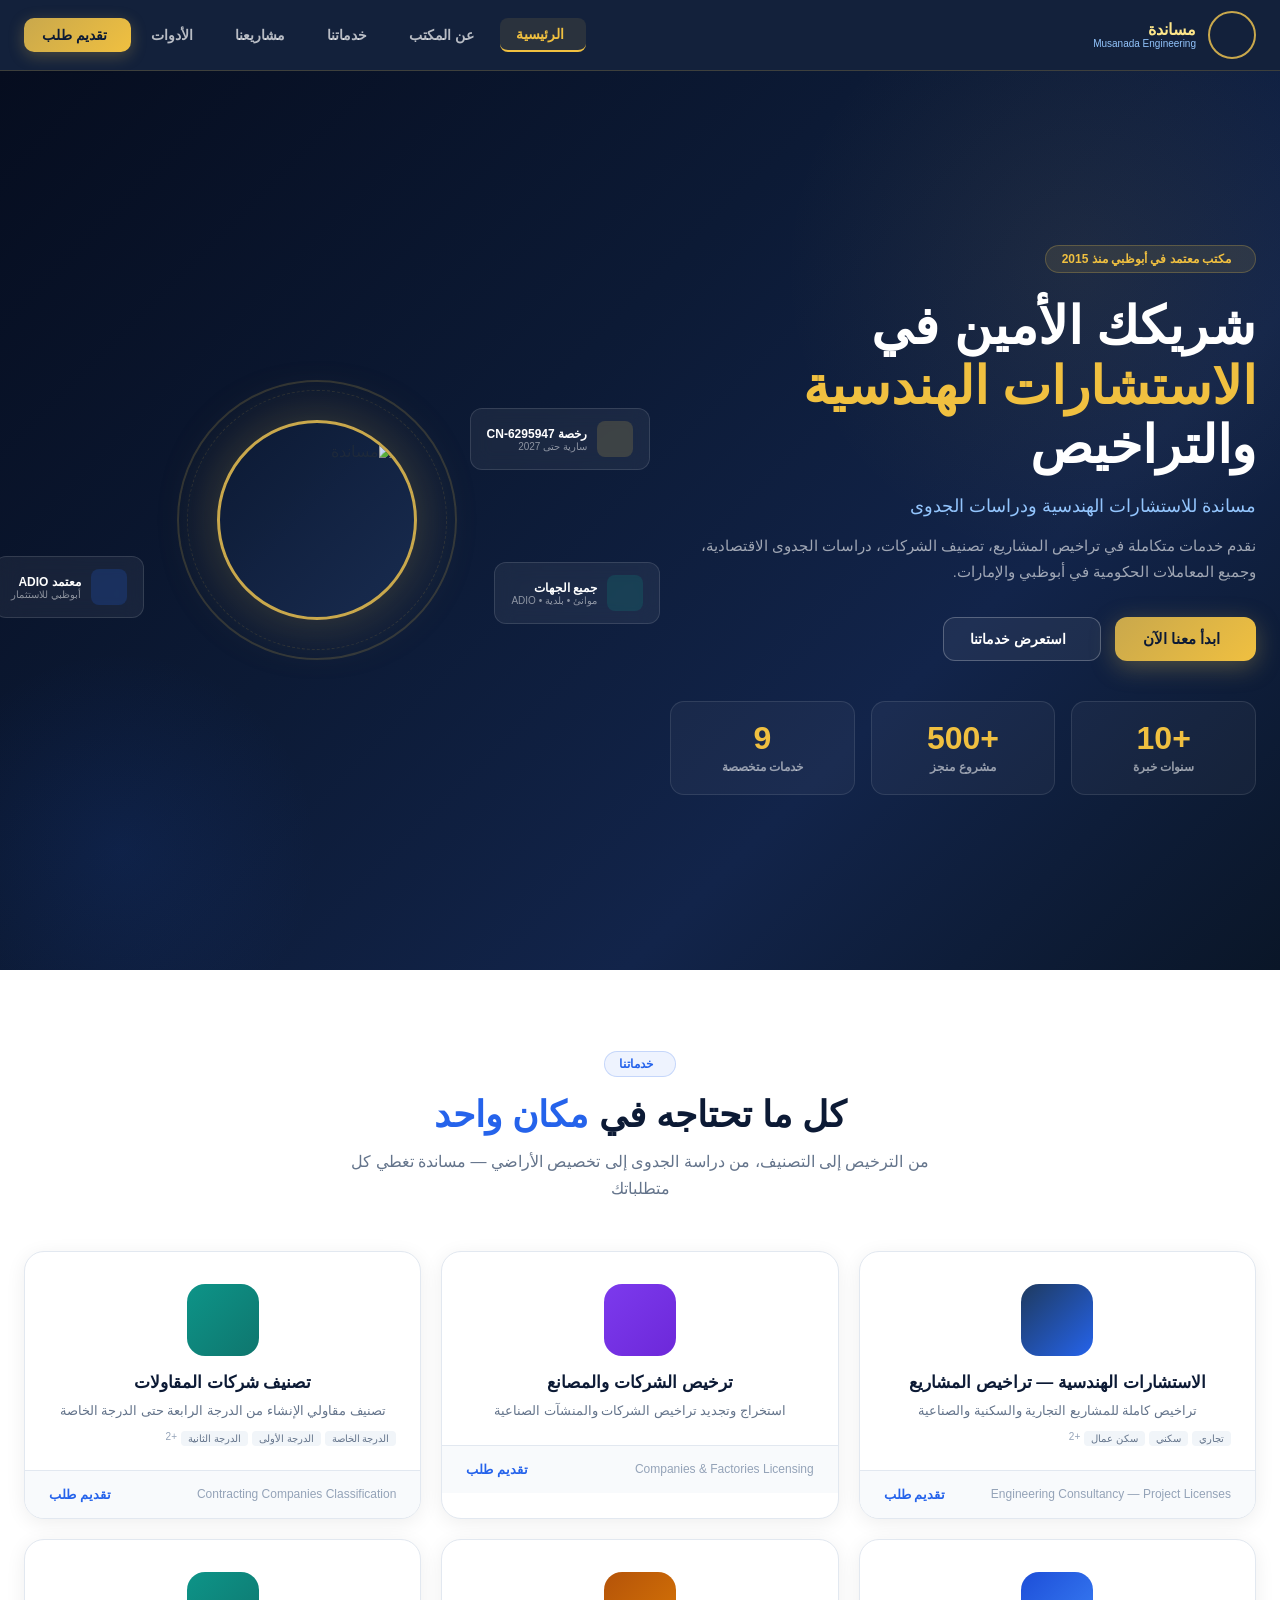
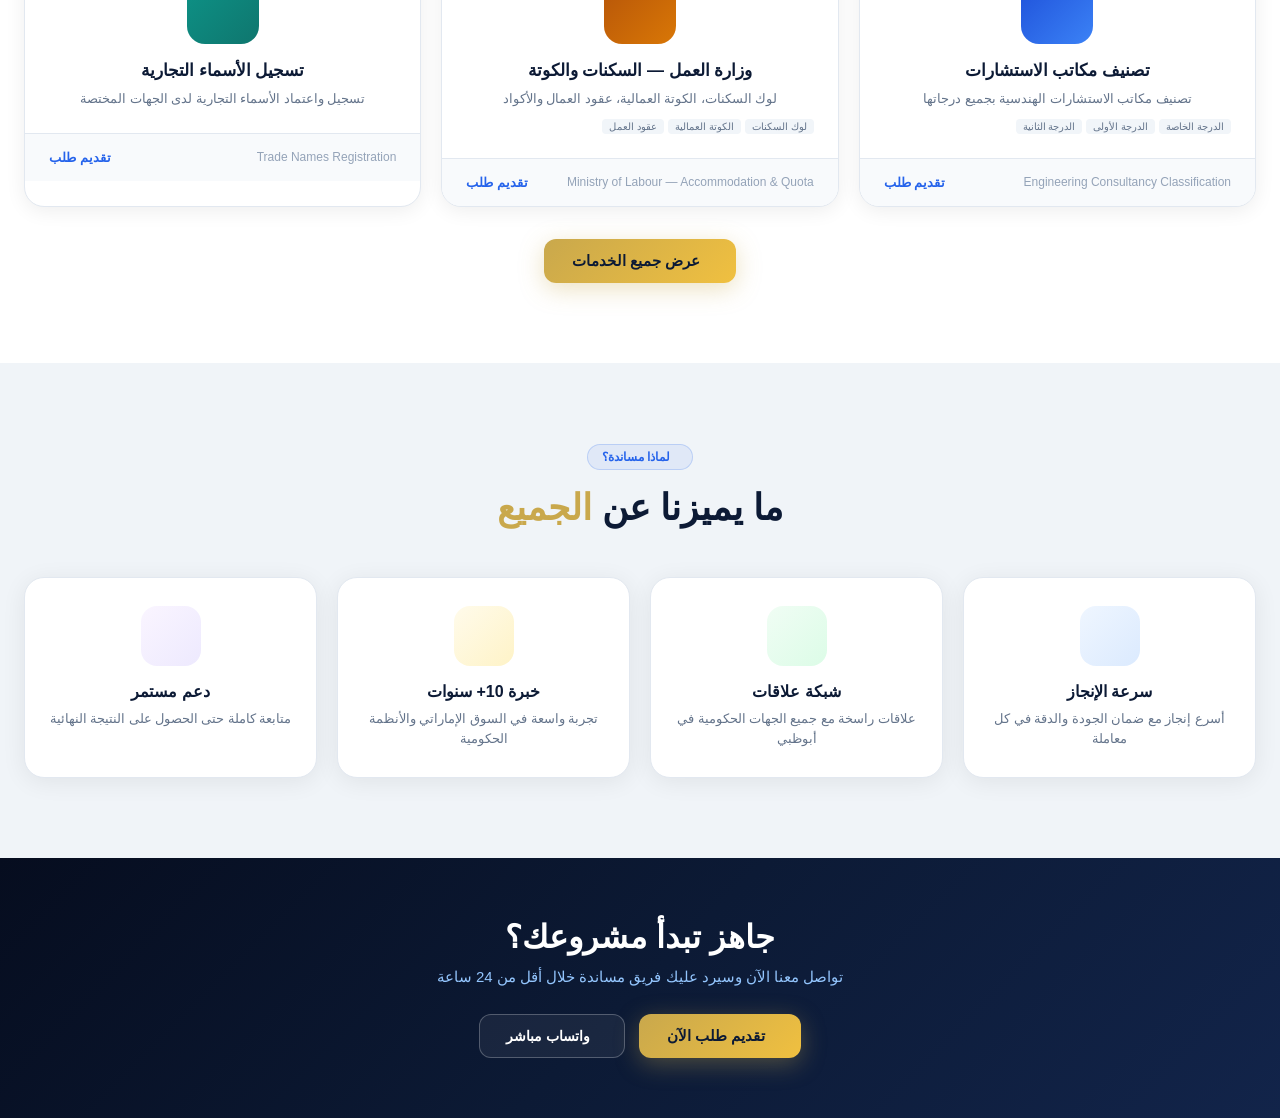
==== commit 9f35a68e: "fix: repair broken <style> tag in index.html The original HTML had </style> closing too early on lin" ====
--- a/frontend/public/index.html
+++ b/frontend/public/index.html
@@ -35,6 +35,8 @@
 @keyframes pulse{0%,100%{transform:scale(1)}50%{transform:scale(1.05)}}
 @keyframes loading{0%{width:0%}60%{width:80%}100%{width:100%}}
 </style>
+<style>
+
 *,*::before,*::after{box-sizing:border-box;margin:0;padding:0}
 :root{
   --navy:#0c1a35;--navy2:#1a2e52;--navy3:#243a66;
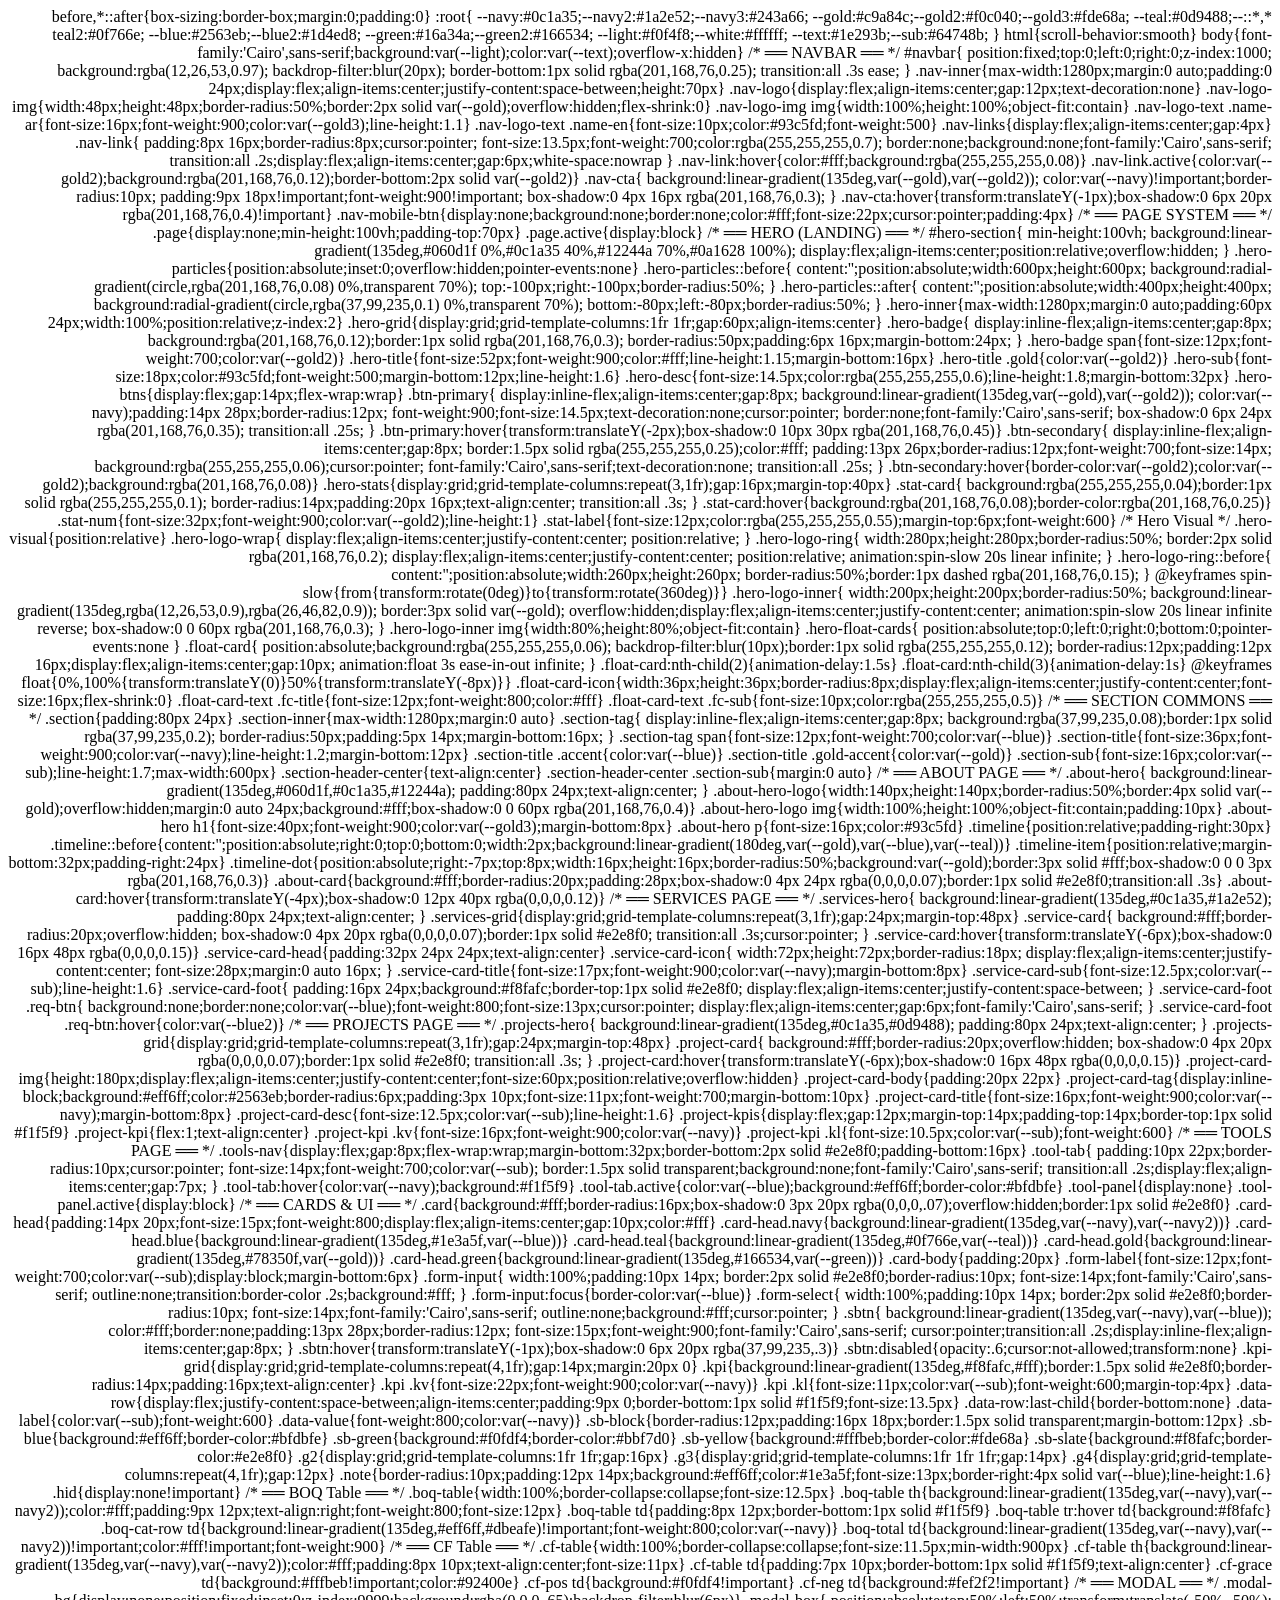
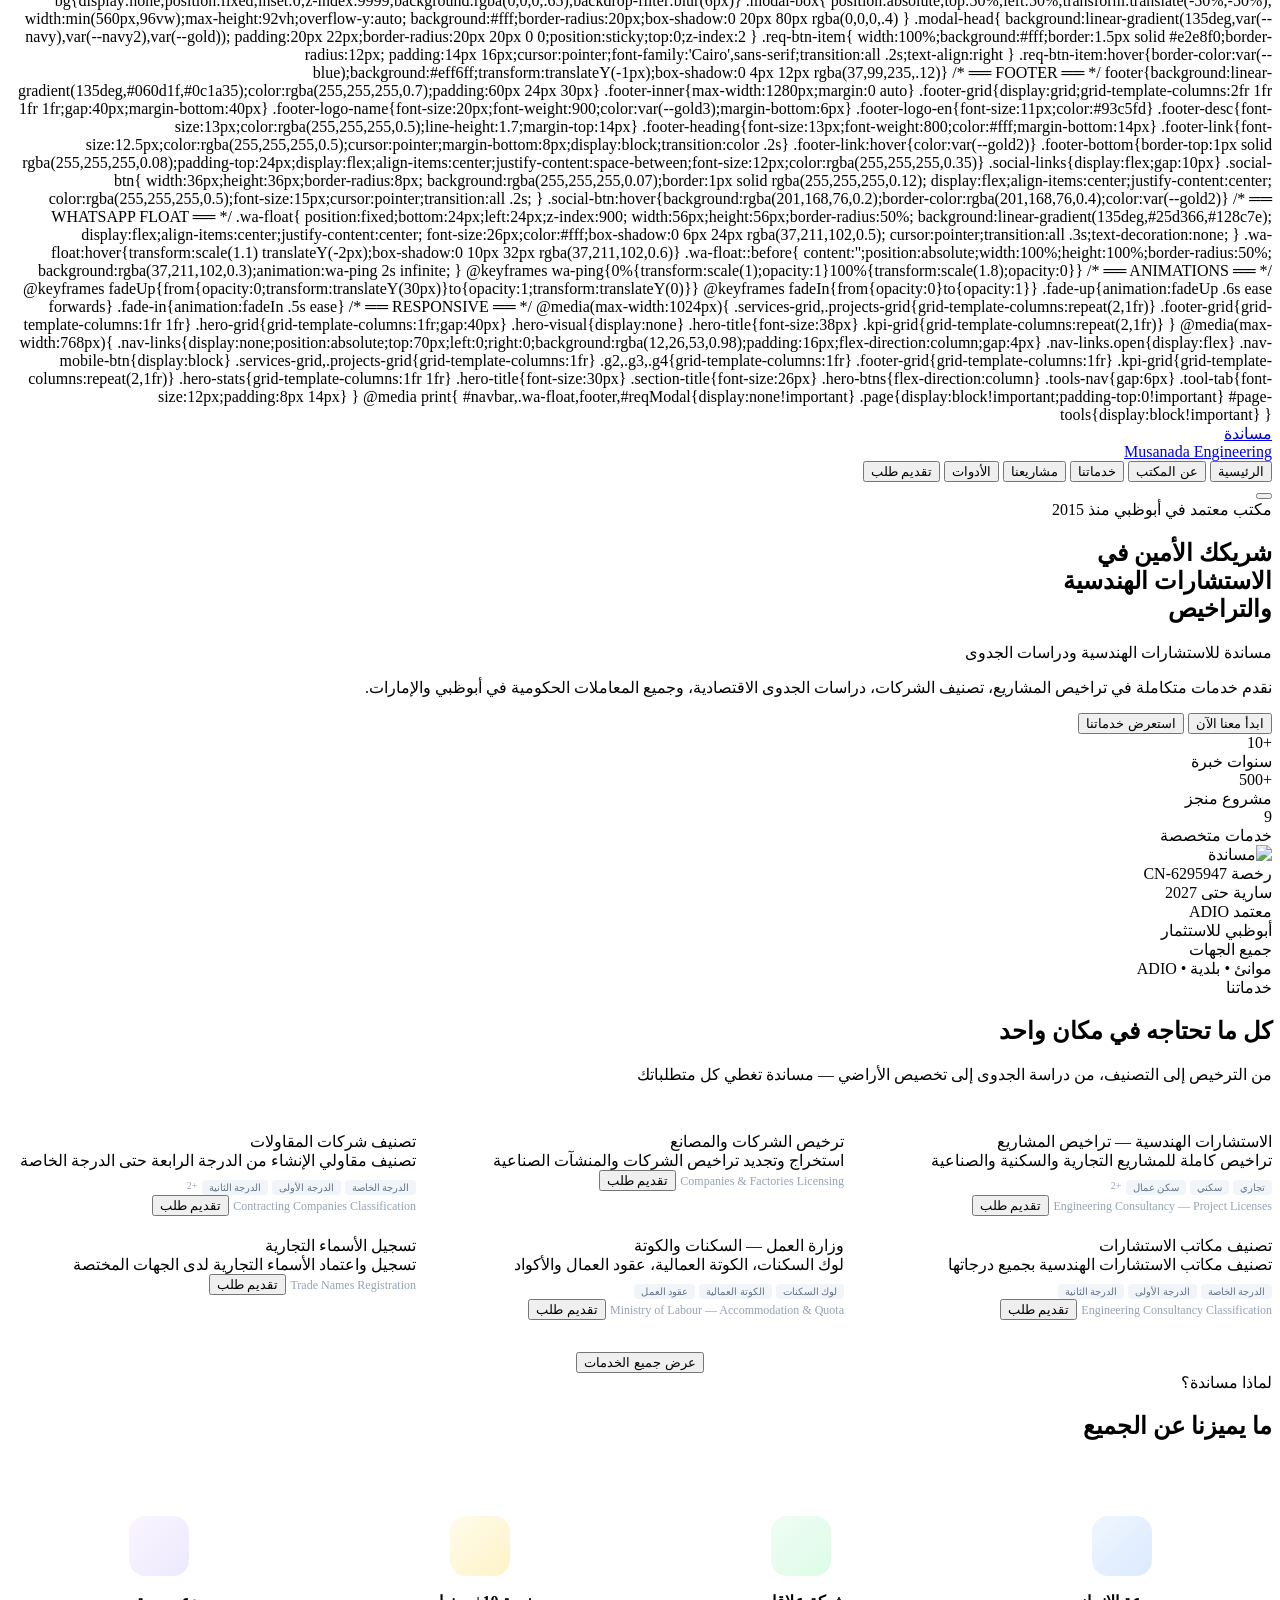
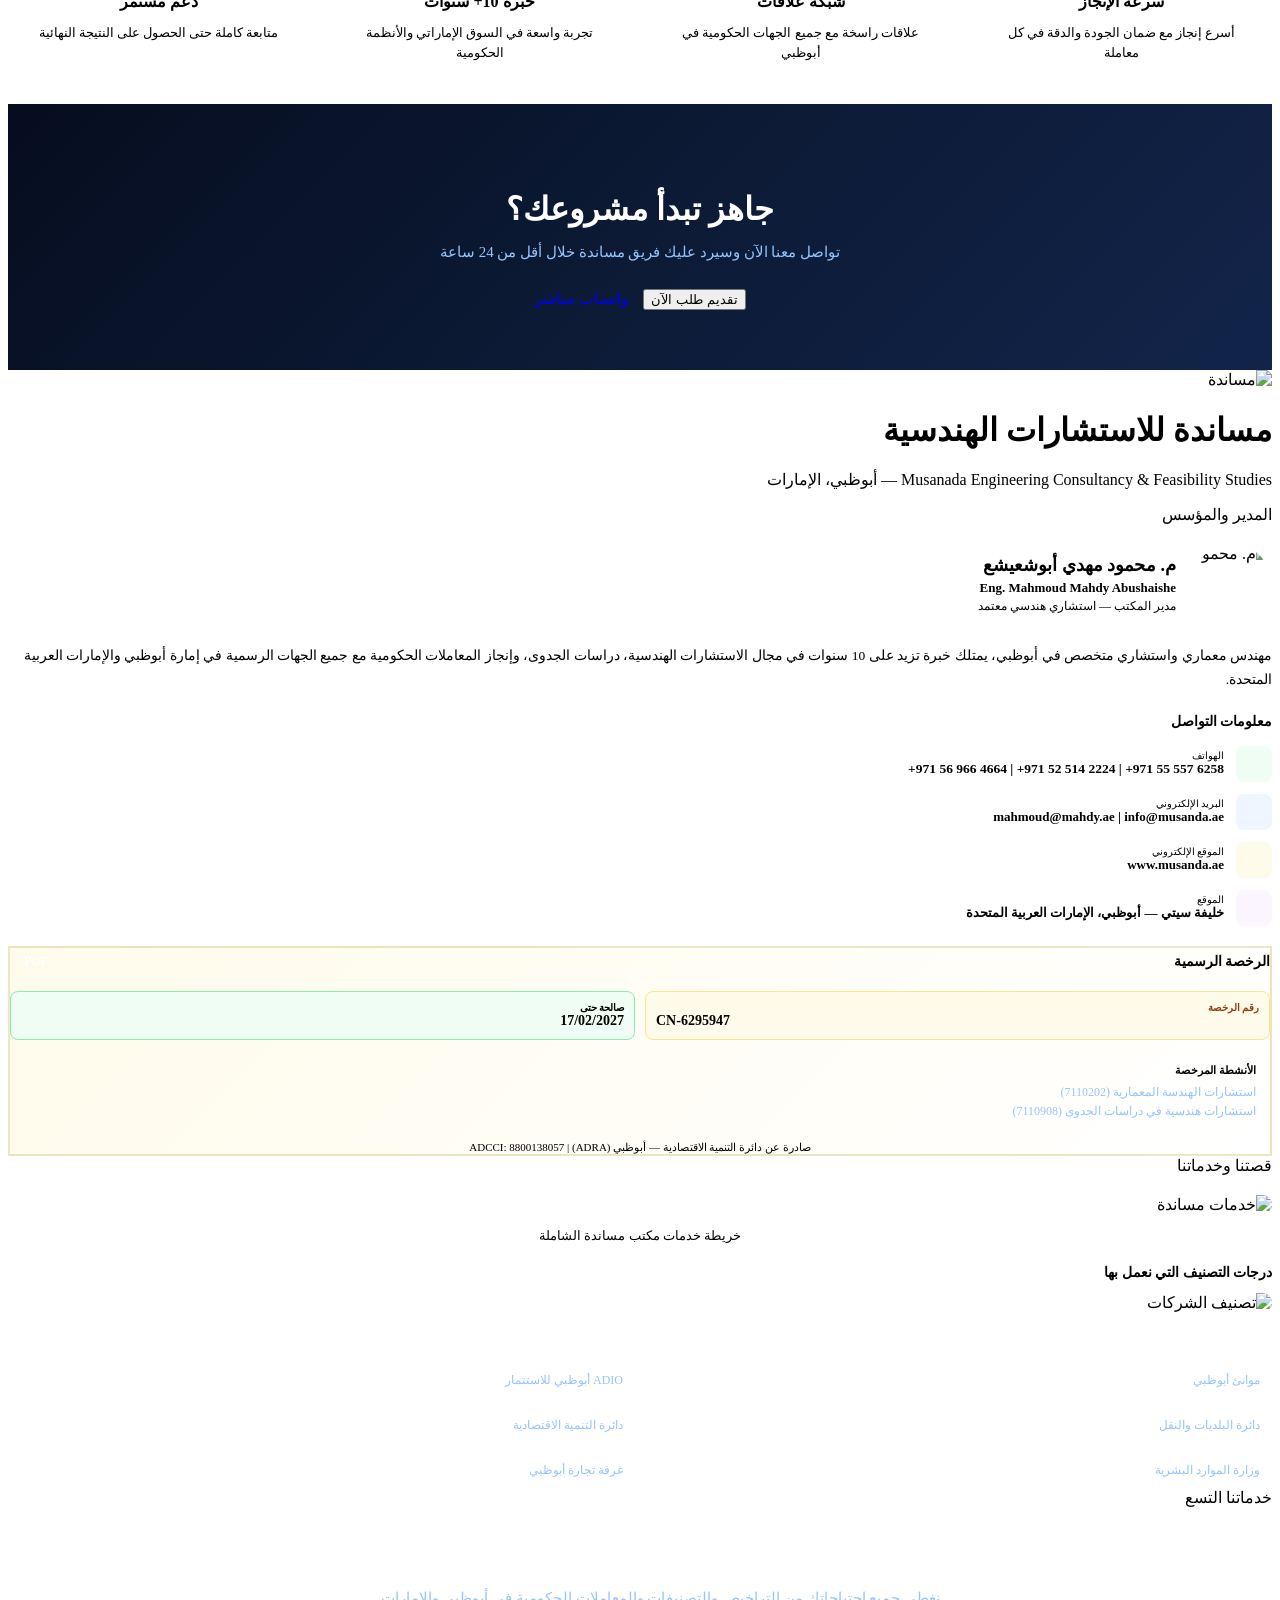
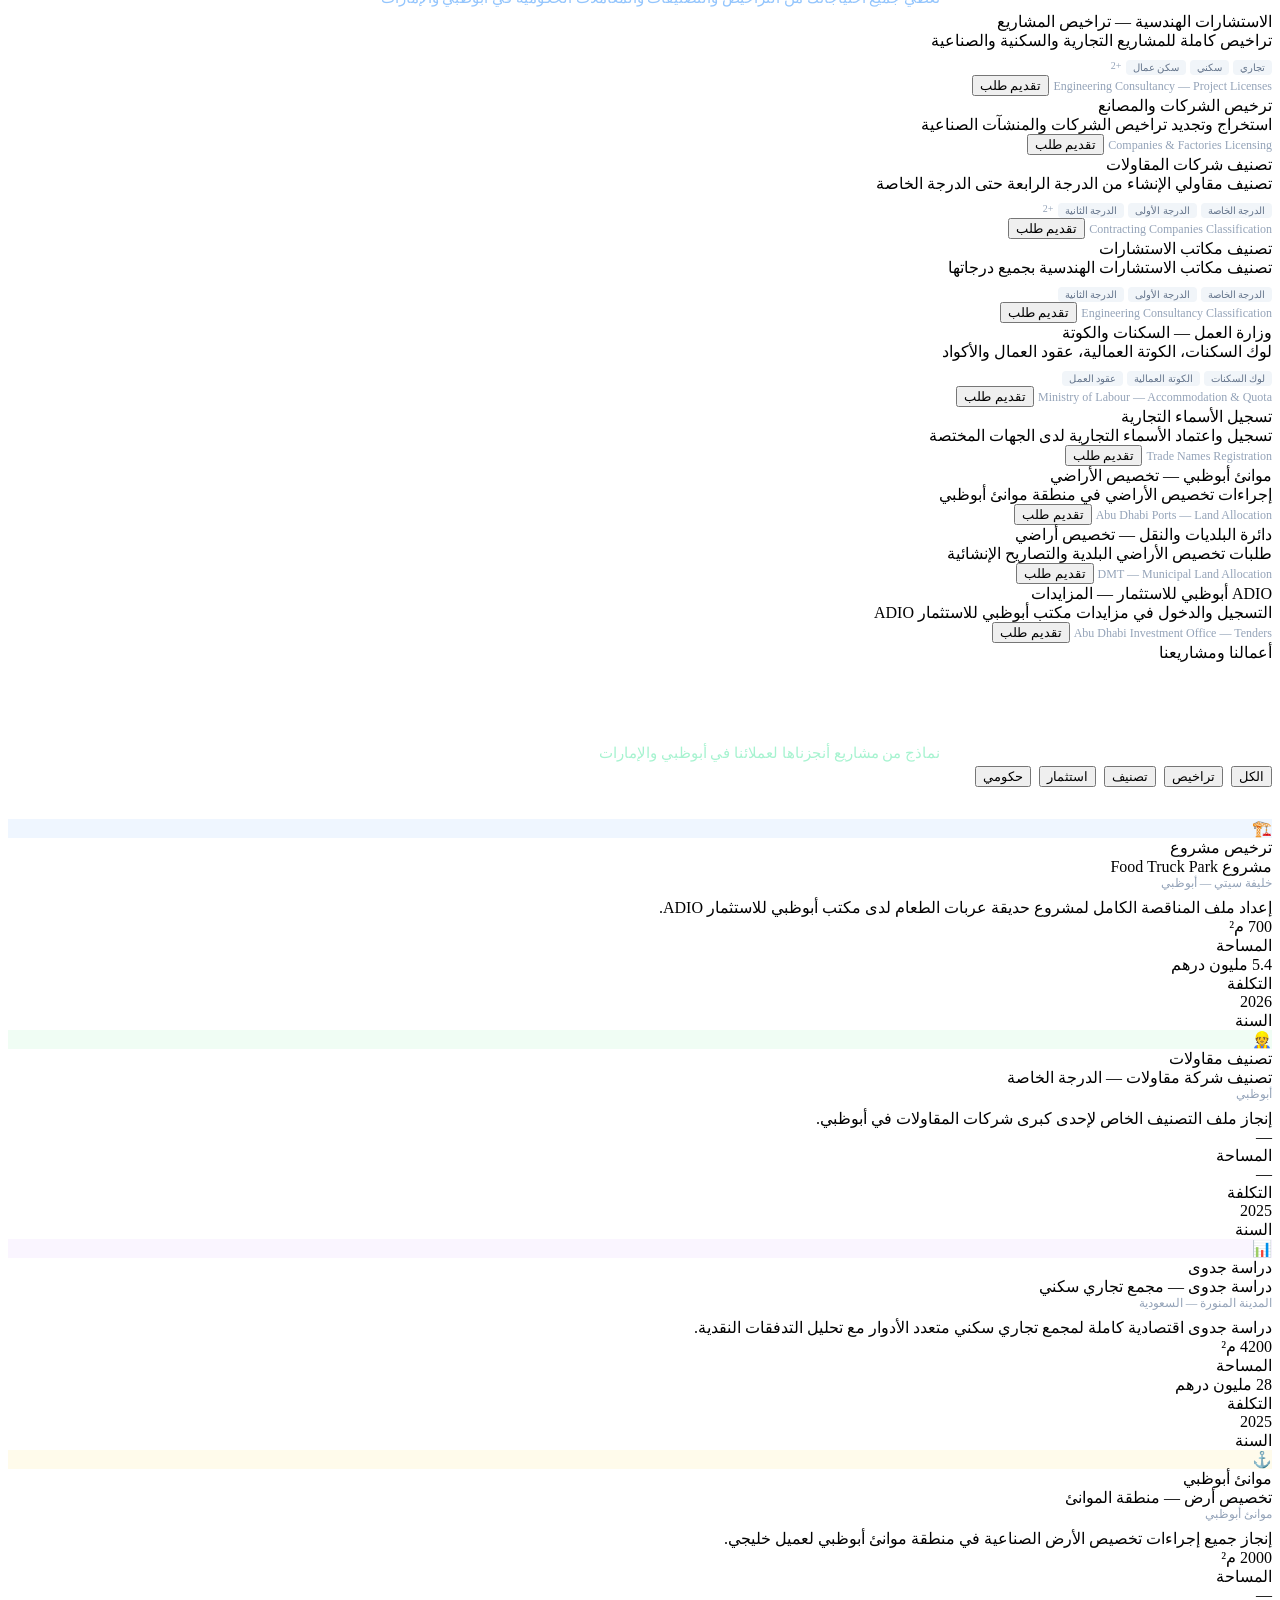
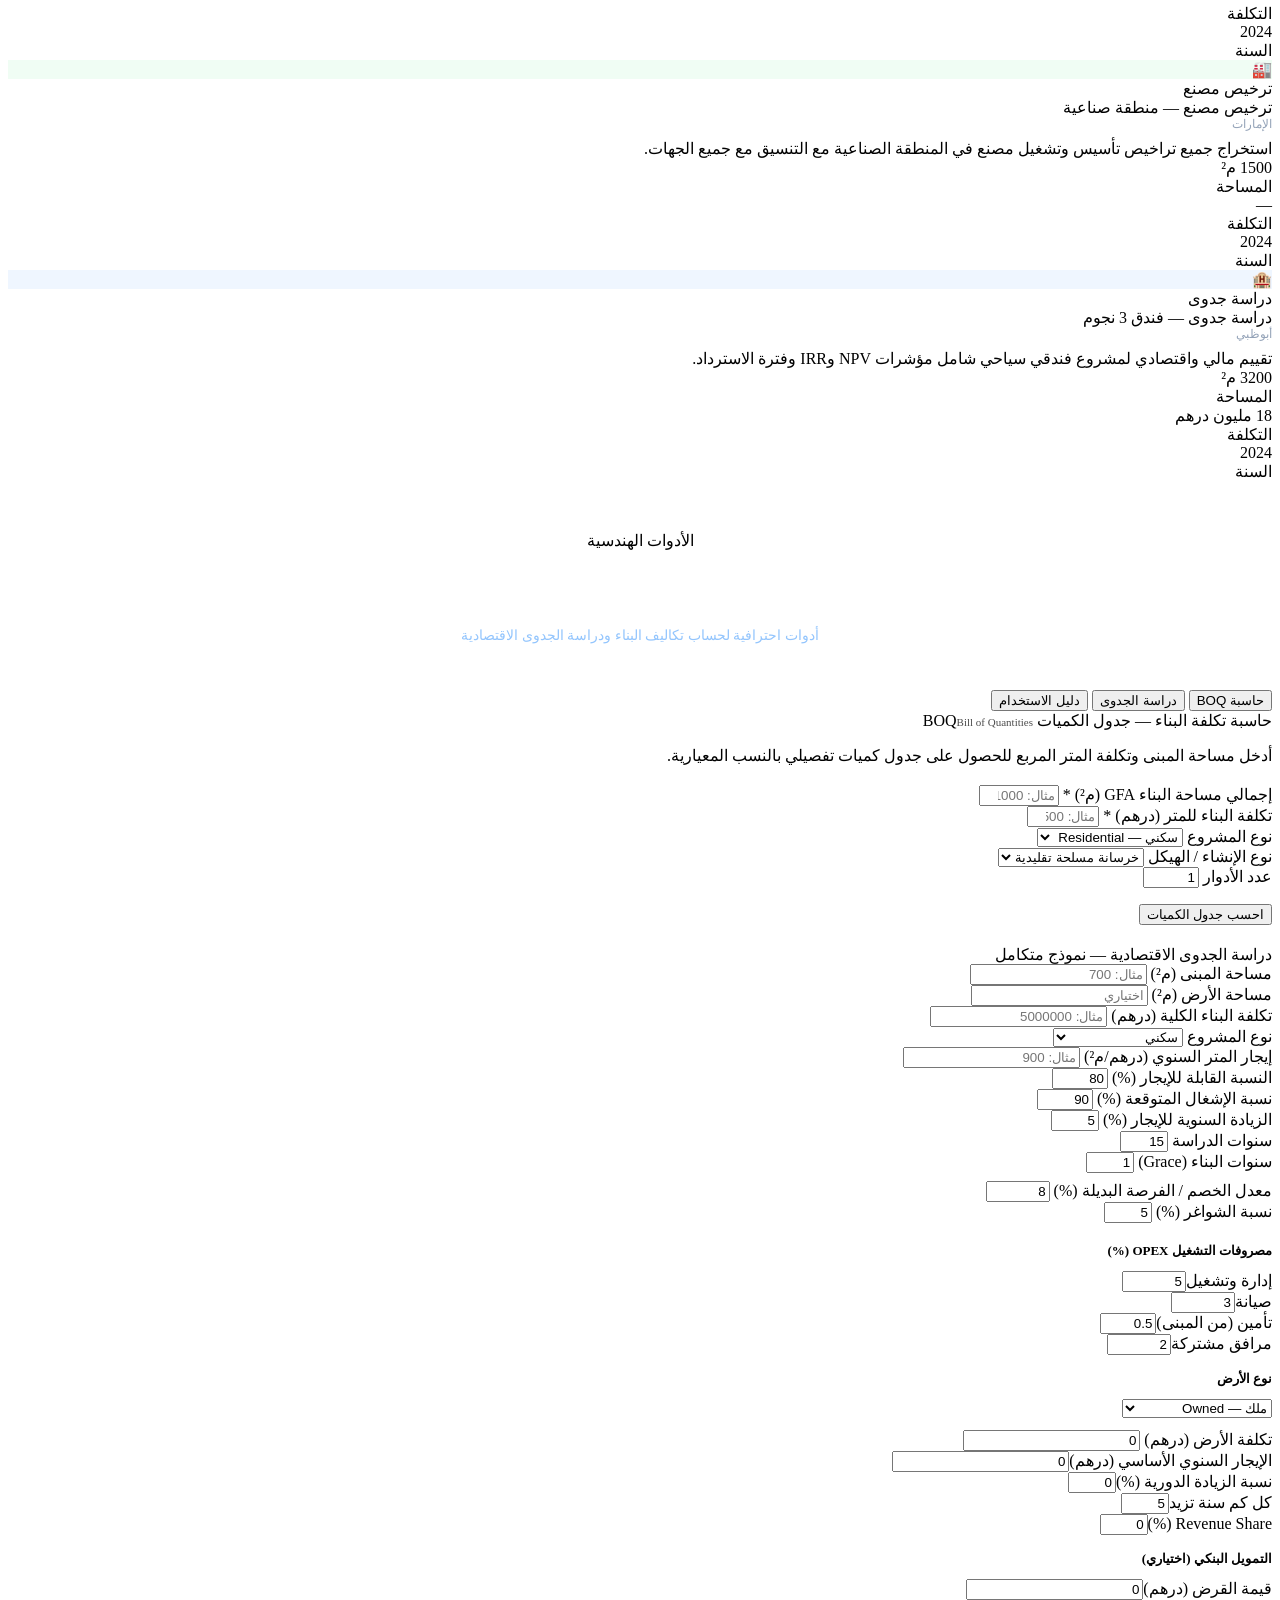
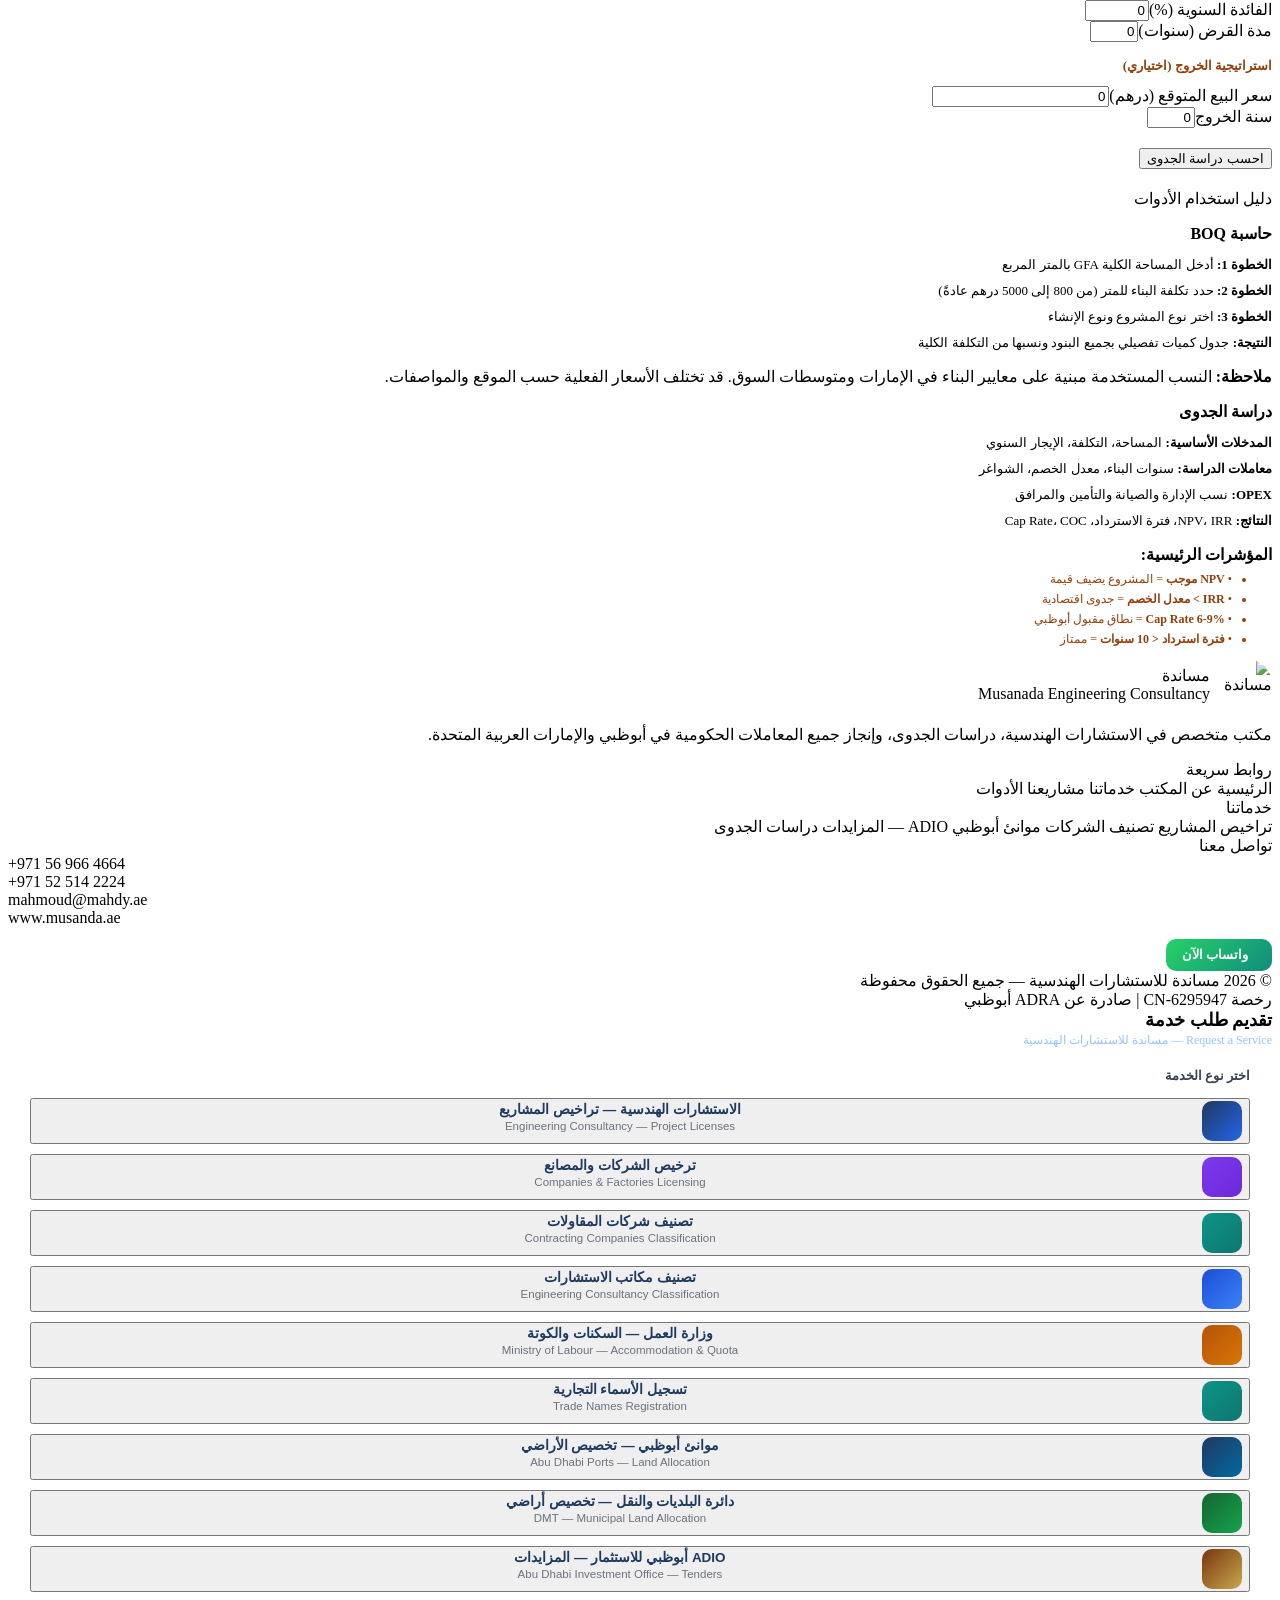
==== commit 2ee646a9: "fix: use FULL working HTML from sandbox" ====
--- a/frontend/public/index.html
+++ b/frontend/public/index.html
@@ -35,8 +35,6 @@
 @keyframes pulse{0%,100%{transform:scale(1)}50%{transform:scale(1.05)}}
 @keyframes loading{0%{width:0%}60%{width:80%}100%{width:100%}}
 </style>
-<style>
-
 *,*::before,*::after{box-sizing:border-box;margin:0;padding:0}
 :root{
   --navy:#0c1a35;--navy2:#1a2e52;--navy3:#243a66;
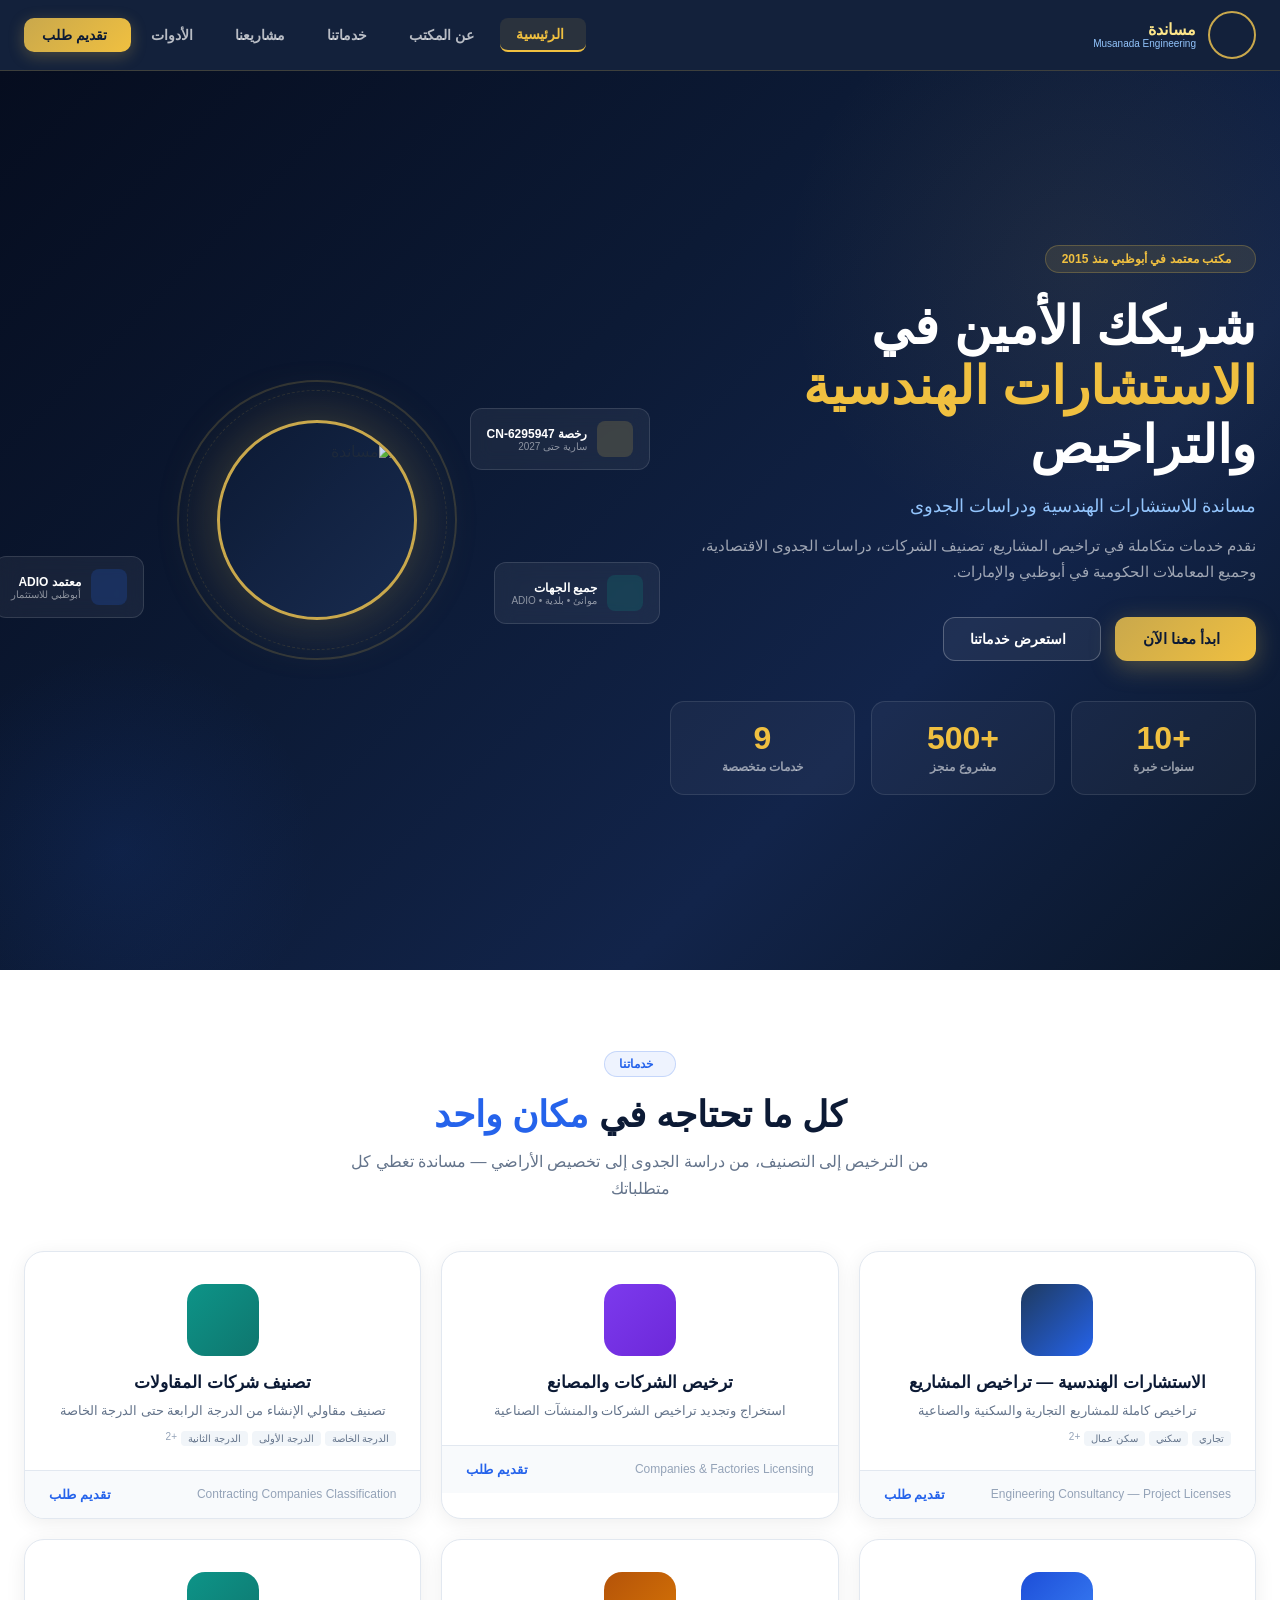
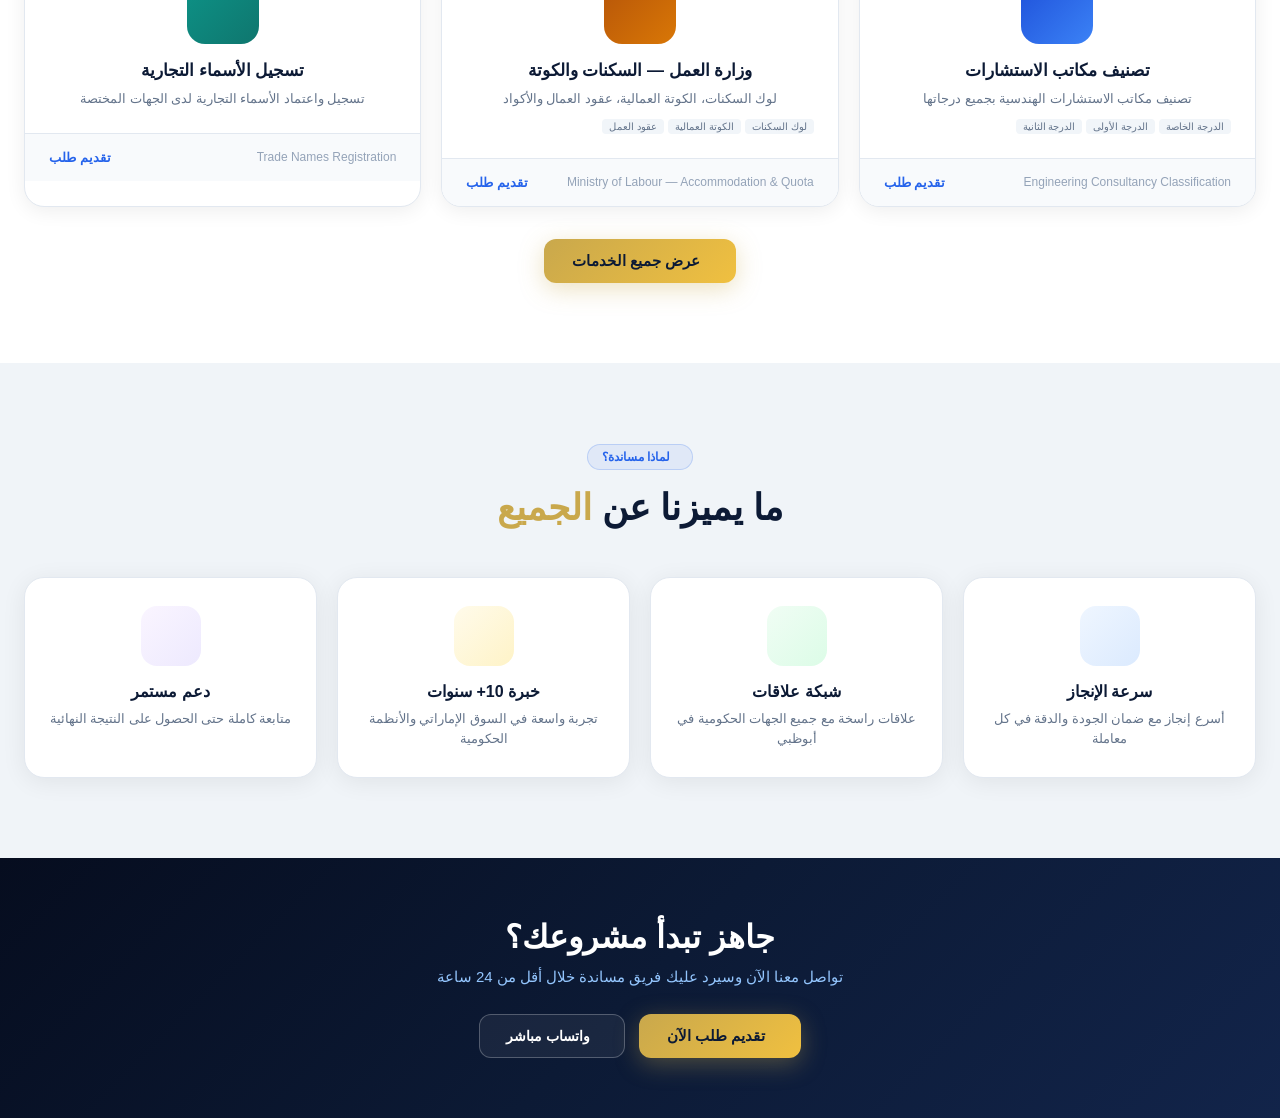
==== commit 34dbdeaa: "fix: properly wrap orphan CSS in <style> tags to prevent text display" ====
--- a/frontend/public/index.html
+++ b/frontend/public/index.html
@@ -35,6 +35,7 @@
 @keyframes pulse{0%,100%{transform:scale(1)}50%{transform:scale(1.05)}}
 @keyframes loading{0%{width:0%}60%{width:80%}100%{width:100%}}
 </style>
+<style>
 *,*::before,*::after{box-sizing:border-box;margin:0;padding:0}
 :root{
   --navy:#0c1a35;--navy2:#1a2e52;--navy3:#243a66;
